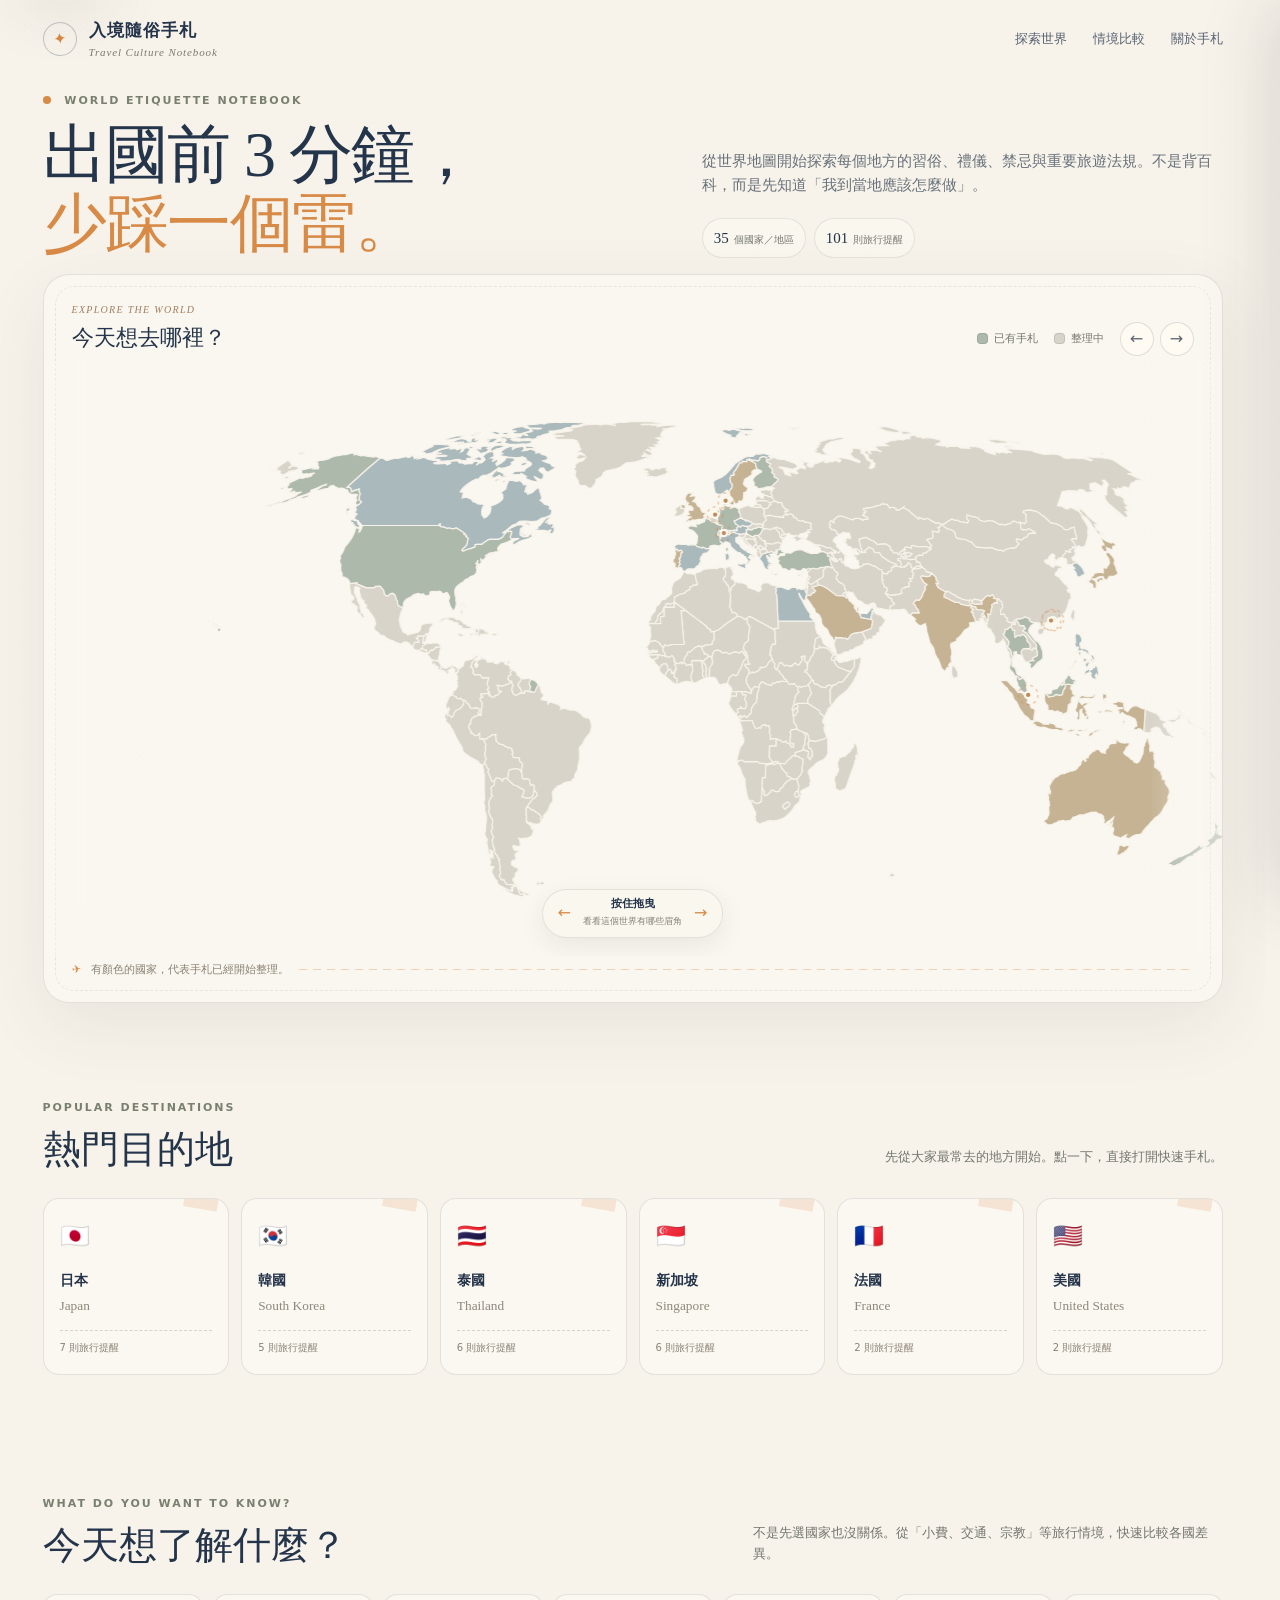
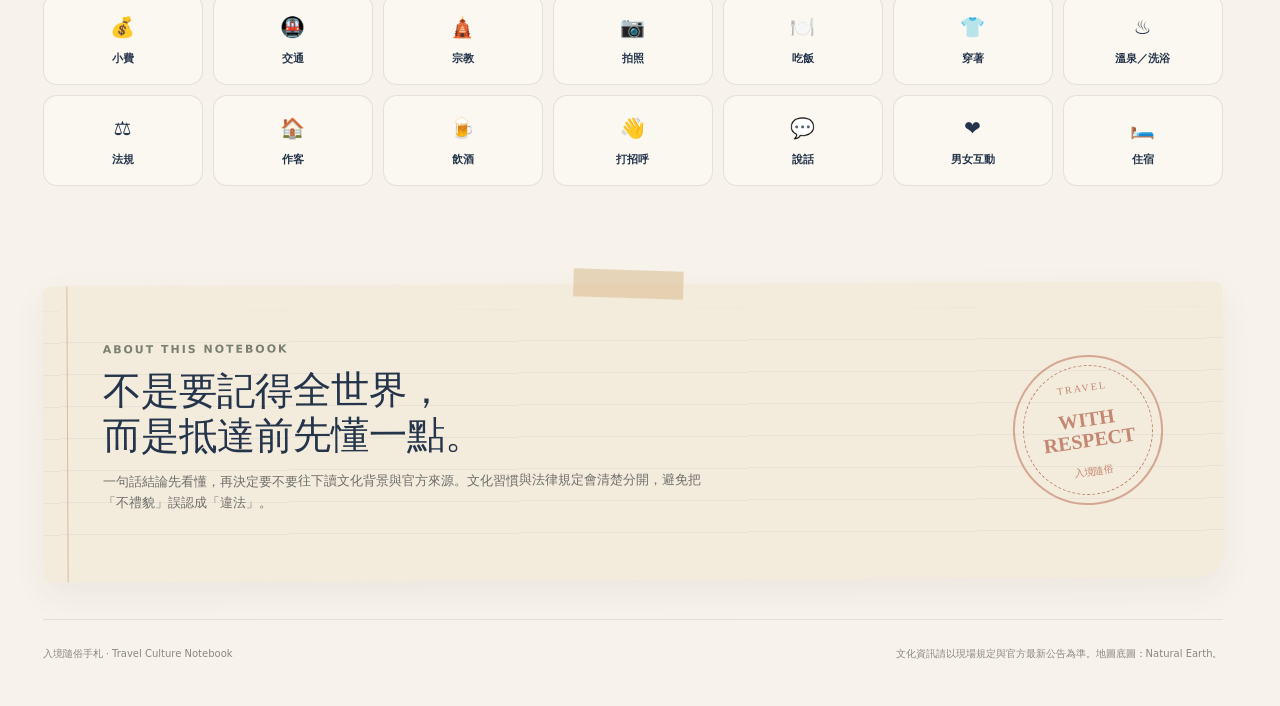
==== index.html @ 24951541 "Add files via upload" ====
<!doctype html>
<html lang="zh-Hant">
<head>
  <meta charset="UTF-8" />
  <meta name="viewport" content="width=device-width, initial-scale=1.0" />
  <meta name="theme-color" content="#f7f3ea" />
  <meta name="color-scheme" content="light" />
  <meta name="robots" content="index,follow" />
  <meta name="application-name" content="入境隨俗手札" />
  <meta name="format-detection" content="telephone=no" />
  <title>入境隨俗手札｜世界旅行文化地圖</title>
  <meta name="description" content="出國前 3 分鐘，搞懂當地習俗、禮儀、禁忌與重要旅遊法規。從世界地圖快速探索 35 個國家與地區的旅行文化提醒。" />
  <meta property="og:type" content="website" />
  <meta property="og:locale" content="zh_TW" />
  <meta property="og:site_name" content="入境隨俗手札" />
  <meta property="og:title" content="入境隨俗手札｜世界旅行文化地圖" />
  <meta property="og:description" content="出國前 3 分鐘，搞懂當地習俗、禮儀、禁忌與重要旅遊法規。" />
  <meta property="og:image" content="./share-card.png" />
  <meta property="og:image:width" content="1200" />
  <meta property="og:image:height" content="630" />
  <meta name="twitter:card" content="summary_large_image" />
  <meta name="twitter:title" content="入境隨俗手札｜世界旅行文化地圖" />
  <meta name="twitter:description" content="出國前 3 分鐘，搞懂當地習俗、禮儀、禁忌與重要旅遊法規。" />
  <meta name="twitter:image" content="./share-card.png" />
  <link rel="icon" href="./favicon.svg" type="image/svg+xml" />
  <link rel="manifest" href="./manifest.webmanifest" />
  <link rel="stylesheet" href="./styles.css" />
</head>
<body>
  <a class="skip-link" href="#main-content">跳到主要內容</a>
  <div class="paper-grain" aria-hidden="true"></div>

  <header class="site-header shell">
    <a class="brand" href="#/" aria-label="入境隨俗手札首頁">
      <span class="brand-mark">✦</span>
      <span>
        <strong>入境隨俗手札</strong>
        <small>Travel Culture Notebook</small>
      </span>
    </a>
    <nav class="nav-links" aria-label="主要導覽">
      <a href="#explore">探索世界</a>
      <a href="#themes">情境比較</a>
      <a href="#about">關於手札</a>
    </nav>
  </header>

  <div id="main-content" class="skip-target" tabindex="-1"></div>
  <main id="home-view" tabindex="-1">
    <section class="hero shell" id="explore">
      <div class="hero-copy">
        <div class="hero-title-block">
          <p class="eyebrow"><span class="stamp-dot"></span> WORLD ETIQUETTE NOTEBOOK</p>
          <h1>出國前 3 分鐘，<br><em>少踩一個雷。</em></h1>
        </div>
        <div class="hero-side">
          <p class="hero-lede">從世界地圖開始探索每個地方的習俗、禮儀、禁忌與重要旅遊法規。不是背百科，而是先知道「我到當地應該怎麼做」。</p>
          <div class="hero-stats" aria-label="目前手札資料量">
            <span><strong id="stat-countries">35</strong> 個國家／地區</span>
            <span><strong id="stat-reminders">101</strong> 則旅行提醒</span>
          </div>
        </div>
      </div>

      <div class="map-card" id="map-card">
        <div class="map-toolbar">
          <div>
            <span class="map-kicker">EXPLORE THE WORLD</span>
            <strong>今天想去哪裡？</strong>
          </div>
          <div class="map-actions">
            <div class="legend" aria-label="地圖圖例">
              <span><i class="legend-swatch available"></i>已有手札</span>
              <span><i class="legend-swatch empty"></i>整理中</span>
            </div>
            <div class="map-nudges" aria-label="地圖左右移動">
              <button type="button" id="map-left" aria-label="向左查看世界地圖">←</button>
              <button type="button" id="map-right" aria-label="向右查看世界地圖">→</button>
            </div>
          </div>
        </div>

        <div class="map-viewport" id="map-viewport" tabindex="0" aria-label="可左右拖曳的世界文化地圖" aria-describedby="map-instructions">
          <span id="map-instructions" class="sr-only">按住滑鼠或用手指左右拖曳地圖。鍵盤使用者可用左右方向鍵移動，按 Enter 開啟聚焦國家的快速手札。</span>
          <div class="map-track" id="map-track">
            <svg id="world-map" role="img" aria-label="世界地圖" viewBox="0 0 1200 610" preserveAspectRatio="xMidYMid meet">
              <defs>
                <filter id="country-shadow" x="-30%" y="-30%" width="160%" height="180%">
                  <feDropShadow dx="0" dy="6" stdDeviation="5" flood-color="#364052" flood-opacity="0.18"/>
                </filter>
              </defs>
              <g id="map-countries"></g>
              <g id="map-small-countries"></g>
            </svg>
          </div>

          <div class="map-loading" id="map-loading">
            <span class="spinner"></span>
            <p>正在攤開世界地圖⋯</p>
          </div>

          <div class="map-error" id="map-error" hidden>
            <strong>地圖暫時沒有載入</strong>
            <span>地圖資料載入失敗，請重新整理頁面。</span>
          </div>

          <div class="map-edge map-edge-left" aria-hidden="true"></div>
          <div class="map-edge map-edge-right" aria-hidden="true"></div>
          <div class="country-tooltip" id="country-tooltip" hidden></div>

          <div class="drag-hint" id="drag-hint">
            <span>←</span>
            <div>
              <strong>按住拖曳</strong>
              <small>看看這個世界有哪些眉角</small>
            </div>
            <span>→</span>
          </div>
        </div>

        <div class="map-footer-note">
          <span class="tiny-plane">✈</span>
          <span>有顏色的國家，代表手札已經開始整理。</span>
          <span class="route-line" aria-hidden="true"></span>
        </div>
      </div>
    </section>

    <section class="section shell destinations-section">
      <div class="section-heading">
        <div>
          <p class="eyebrow">POPULAR DESTINATIONS</p>
          <h2>熱門目的地</h2>
        </div>
        <p>先從大家最常去的地方開始。點一下，直接打開快速手札。</p>
      </div>
      <div class="destination-strip" id="popular-destinations"></div>
    </section>

    <section class="section shell themes-section" id="themes">
      <div class="section-heading">
        <div>
          <p class="eyebrow">WHAT DO YOU WANT TO KNOW?</p>
          <h2>今天想了解什麼？</h2>
        </div>
        <p>不是先選國家也沒關係。從「小費、交通、宗教」等旅行情境，快速比較各國差異。</p>
      </div>
      <div class="theme-grid" id="theme-grid"></div>
      <div class="comparison-panel" id="comparison-panel" hidden></div>
    </section>

    <section class="section shell notebook-note" id="about">
      <div class="notebook-tape" aria-hidden="true"></div>
      <div class="notebook-copy">
        <p class="eyebrow">ABOUT THIS NOTEBOOK</p>
        <h2>不是要記得全世界，<br>而是抵達前先懂一點。</h2>
        <p>一句話結論先看懂，再決定要不要往下讀文化背景與官方來源。文化習慣與法律規定會清楚分開，避免把「不禮貌」誤認成「違法」。</p>
      </div>
      <div class="passport-stamp" aria-hidden="true">
        <span>TRAVEL</span>
        <strong>WITH<br>RESPECT</strong>
        <small>入境隨俗</small>
      </div>
    </section>
  </main>

  <section id="country-page" class="country-page" hidden aria-live="polite"></section>

  <aside class="drawer" id="country-drawer" role="dialog" aria-modal="true" aria-labelledby="drawer-title" aria-hidden="true">
    <button class="drawer-close" id="drawer-close" type="button" aria-label="關閉快速手札">×</button>
    <div id="drawer-content"></div>
  </aside>
  <button class="drawer-scrim" id="drawer-scrim" aria-label="關閉快速手札" hidden></button>

  <footer class="site-footer shell">
    <span>入境隨俗手札 · Travel Culture Notebook</span>
    <span>文化資訊請以現場規定與官方最新公告為準。地圖底圖：Natural Earth。</span>
  </footer>

  <noscript><div class="noscript-note">這個網站需要啟用 JavaScript 才能使用互動世界地圖與國家手札。</div></noscript>

  <script src="./map-data.js"></script>
  <script src="./data.js"></script>
  <script src="./detail-data.js"></script>
  <script src="./app.js"></script>
</body>
</html>
---- styles.css ----
:root {
  --paper:#f7f3ea;
  --paper-2:#fbf8f1;
  --ink:#24344a;
  --muted:#6d746f;
  --orange:#d88a47;
  --orange-soft:#f0d3b3;
  --line:#dcd4c5;
  --map-empty:#d9d4ca;
  --map-blue:#a9b9bc;
  --map-green:#adb9aa;
  --map-sand:#c6b394;
  --green:#5f8d71;
  --yellow:#c79838;
  --red:#b35f56;
  --law:#73689b;
  --shadow:0 20px 60px rgba(45,48,50,.10);
}
*{box-sizing:border-box}
[hidden]{display:none!important}
html{scroll-behavior:smooth}
body{margin:0;background:var(--paper);color:var(--ink);font-family:"Noto Sans TC","PingFang TC","Microsoft JhengHei",system-ui,sans-serif;line-height:1.6;overflow-x:hidden}
button,a{font:inherit}.shell{width:min(1180px,calc(100% - 40px));margin-inline:auto}.paper-grain{position:fixed;inset:0;pointer-events:none;opacity:.25;z-index:999;background-image:radial-gradient(rgba(36,52,74,.05) .55px,transparent .55px);background-size:7px 7px;mix-blend-mode:multiply}
.site-header{height:78px;display:flex;align-items:center;justify-content:space-between;position:relative;z-index:20}.brand{display:flex;gap:12px;align-items:center;color:inherit;text-decoration:none}.brand-mark{width:34px;height:34px;border:1px solid rgba(36,52,74,.25);border-radius:50%;display:grid;place-items:center;color:var(--orange);transform:rotate(-8deg)}.brand strong{display:block;font-size:17px;letter-spacing:.06em}.brand small{display:block;font-family:Georgia,serif;font-style:italic;color:#7d7a70;font-size:11px;letter-spacing:.08em}.nav-links{display:flex;gap:26px}.nav-links a{color:#586274;text-decoration:none;font-size:13px}.nav-links a:hover{color:var(--orange)}
.hero{padding:24px 0 28px}.hero-copy{display:grid;grid-template-columns:1.05fr 1fr;gap:60px;align-items:end;margin-bottom:22px}.eyebrow{font-size:11px;font-weight:800;letter-spacing:.18em;color:#798070;margin:0 0 10px}.stamp-dot{display:inline-block;width:8px;height:8px;border-radius:50%;background:var(--orange);margin-right:8px}.hero h1{font-family:Georgia,"Noto Serif TC",serif;font-weight:500;font-size:clamp(38px,5vw,68px);line-height:1.08;letter-spacing:-.025em;margin:0}.hero h1 em{color:var(--orange);font-style:normal}.hero-lede{margin:0 0 5px;color:#68717b;font-size:15px;max-width:560px}.map-card{background:rgba(251,248,241,.78);border:1px solid rgba(93,91,82,.15);border-radius:26px;box-shadow:0 22px 70px rgba(62,63,62,.08);overflow:hidden;position:relative}.map-card:before{content:"";position:absolute;inset:11px;border:1px dashed rgba(88,84,76,.11);border-radius:19px;pointer-events:none}.map-toolbar{padding:24px 28px 6px;display:flex;justify-content:space-between;align-items:flex-end;position:relative;z-index:3}.map-toolbar strong{display:block;font-family:Georgia,"Noto Serif TC",serif;font-size:22px;font-weight:500}.map-kicker{font-family:Georgia,serif;font-style:italic;color:#a07e5e;font-size:10px;letter-spacing:.13em}.legend{display:flex;gap:16px;font-size:11px;color:#74776f}.legend span{display:flex;align-items:center;gap:6px}.legend-swatch{width:11px;height:11px;border-radius:4px;display:inline-block;border:1px solid rgba(36,52,74,.12)}.legend-swatch.available{background:var(--map-green)}.legend-swatch.empty{background:var(--map-empty)}
.map-viewport{height:clamp(470px,62vh,660px);overflow:hidden;position:relative;cursor:grab;touch-action:pan-y;user-select:none;outline:none}.map-viewport.is-dragging{cursor:grabbing}.map-track{position:absolute;width:148%;height:100%;left:0;top:0;will-change:transform;transform:translate3d(0,0,0)}#world-map{width:100%;height:100%;overflow:visible}.country-path{fill:var(--map-empty);stroke:#f7f3ea;stroke-width:1.2;vector-effect:non-scaling-stroke;transform-box:fill-box;transform-origin:center;transition:transform 210ms cubic-bezier(.2,.8,.2,1),filter 210ms ease,fill 210ms ease;cursor:pointer}.country-path.has-data.tone-0{fill:var(--map-blue)}.country-path.has-data.tone-1{fill:var(--map-green)}.country-path.has-data.tone-2{fill:var(--map-sand)}.country-path:hover,.country-path.is-hovered{transform:translateY(-6px) scale(1.045);filter:url(#country-shadow);fill:#cf9664}.small-country-dot{fill:#ba8a5f;stroke:#fff8ec;stroke-width:2;pointer-events:none}.small-country-hit{fill:transparent;stroke:transparent;cursor:pointer}.small-country-ring{fill:none;stroke:rgba(216,138,71,.45);stroke-width:1.4;stroke-dasharray:3 4;pointer-events:none}
.map-loading,.map-error{position:absolute;inset:0;display:grid;place-content:center;text-align:center;gap:10px;color:#8a8274;background:linear-gradient(180deg,rgba(251,248,241,.3),rgba(251,248,241,.75));z-index:2}.map-error strong{color:var(--ink)}.map-error span{font-size:12px}.spinner{width:26px;height:26px;border-radius:50%;border:2px solid rgba(216,138,71,.18);border-top-color:var(--orange);animation:spin 1s linear infinite;margin:auto}@keyframes spin{to{transform:rotate(360deg)}}.country-tooltip{position:absolute;z-index:8;min-width:210px;background:#fffaf1;border:1px solid rgba(59,63,67,.14);border-radius:15px;padding:14px 16px;box-shadow:0 14px 36px rgba(40,44,49,.15);pointer-events:none;transform:translate(12px,12px)}.tooltip-title{display:flex;align-items:center;gap:8px;margin-bottom:7px}.tooltip-title .flag{font-size:22px}.tooltip-title strong{display:block;font-size:14px}.tooltip-title small{display:block;color:#8a8174;font-family:Georgia,serif;font-size:11px}.tooltip-count{font-size:12px;color:#626a74;margin-bottom:7px}.level-row{display:flex;gap:9px;font-size:11px}.tooltip-cta{display:block;margin-top:8px;padding-top:8px;border-top:1px dashed #ddd3c3;color:var(--orange);font-size:11px;font-weight:700}.tooltip-empty{color:#948f86;font-size:12px}.drag-hint{position:absolute;left:50%;bottom:18px;transform:translateX(-50%);display:flex;align-items:center;gap:12px;background:rgba(250,247,239,.9);border:1px solid rgba(67,65,61,.12);border-radius:999px;padding:8px 15px;box-shadow:0 8px 24px rgba(55,56,58,.08);z-index:5;transition:opacity .45s ease,transform .45s ease}.drag-hint.is-hidden{opacity:0;transform:translate(-50%,8px);pointer-events:none}.drag-hint>span{color:var(--orange)}.drag-hint div{line-height:1.15;text-align:center}.drag-hint strong{font-size:11px;display:block}.drag-hint small{font-size:9px;color:#888176}.map-footer-note{padding:5px 28px 24px;display:flex;align-items:center;gap:10px;color:#8a8174;font-size:11px}.tiny-plane{color:var(--orange);transform:rotate(-8deg)}.route-line{height:1px;flex:1;background:repeating-linear-gradient(90deg,rgba(216,138,71,.35) 0 8px,transparent 8px 14px)}
.section{padding:68px 0}.section-heading{display:flex;justify-content:space-between;align-items:end;gap:40px;margin-bottom:26px}.section-heading h2,.notebook-copy h2{font-family:Georgia,"Noto Serif TC",serif;font-weight:500;font-size:clamp(28px,3vw,42px);line-height:1.18;margin:0}.section-heading>p{max-width:470px;color:#73766f;font-size:13px;margin:0 0 4px}.destination-strip{display:grid;grid-template-columns:repeat(6,1fr);gap:12px}.destination-card{background:#fbf8f1;border:1px solid rgba(60,63,66,.12);border-radius:16px;padding:18px 16px;text-align:left;cursor:pointer;color:inherit;transition:transform .18s ease,box-shadow .18s ease,border-color .18s ease;position:relative;overflow:hidden}.destination-card:hover{transform:translateY(-4px) rotate(-.4deg);box-shadow:0 12px 28px rgba(43,48,52,.09);border-color:rgba(216,138,71,.45)}.destination-card .flag{font-size:24px;display:block;margin-bottom:14px}.destination-card strong{display:block;font-size:14px}.destination-card small{color:#8e877b;font-family:Georgia,serif}.destination-card .count{margin-top:13px;padding-top:9px;border-top:1px dashed #ddd2c1;font-size:10px;color:#8a8175}.destination-card:after{content:"";width:34px;height:14px;position:absolute;right:10px;top:-4px;background:rgba(216,138,71,.18);transform:rotate(10deg)}
.themes-section{padding-top:52px}.theme-grid{display:grid;grid-template-columns:repeat(7,1fr);gap:10px}.theme-chip{border:1px solid rgba(56,61,65,.12);background:#fbf8f1;border-radius:14px;padding:16px 10px;cursor:pointer;color:var(--ink);display:grid;gap:7px;place-items:center;transition:.18s ease}.theme-chip:hover,.theme-chip.is-active{border-color:rgba(216,138,71,.5);background:#fffaf1;transform:translateY(-2px)}.theme-chip span{font-size:20px}.theme-chip strong{font-size:11px}.comparison-panel{margin-top:18px;background:#fdf9f0;border:1px solid rgba(63,64,63,.12);border-radius:18px;padding:22px}.comparison-head{display:flex;justify-content:space-between;align-items:center;margin-bottom:14px}.comparison-head h3{margin:0;font-family:Georgia,"Noto Serif TC",serif;font-weight:500}.comparison-list{display:grid;grid-template-columns:repeat(3,1fr);gap:10px}.comparison-item{padding:14px;background:#fffdf8;border-radius:12px;border-left:3px solid var(--orange)}.comparison-item strong{font-size:12px;display:block;margin-bottom:5px}.comparison-item p{font-size:11px;color:#6d706b;margin:0}
.notebook-note{margin-top:30px;margin-bottom:40px;padding:55px 60px;background:#f3ebdc;border-radius:8px 8px 26px 8px;position:relative;display:flex;justify-content:space-between;align-items:center;gap:40px;box-shadow:0 12px 34px rgba(49,48,43,.06);transform:rotate(-.25deg)}.notebook-note:before{content:"";position:absolute;left:24px;top:0;bottom:0;width:1px;background:#ddb9a2}.notebook-note:after{content:"";position:absolute;left:0;right:0;top:25px;bottom:25px;background:repeating-linear-gradient(180deg,transparent 0 31px,rgba(105,123,144,.08) 31px 32px);pointer-events:none}.notebook-copy{position:relative;z-index:2;max-width:680px}.notebook-copy p:last-child{color:#6e706b;font-size:13px;max-width:600px}.notebook-tape{position:absolute;top:-14px;left:45%;width:110px;height:28px;background:rgba(215,184,137,.5);transform:rotate(2deg);z-index:3}.passport-stamp{position:relative;z-index:2;width:150px;height:150px;border:2px solid rgba(183,101,75,.5);border-radius:50%;display:grid;place-items:center;text-align:center;color:rgba(169,81,57,.65);transform:rotate(-8deg);font-family:Georgia,serif}.passport-stamp:before{content:"";position:absolute;inset:8px;border:1px dashed currentColor;border-radius:50%}.passport-stamp span{font-size:10px;letter-spacing:.2em;margin-top:16px}.passport-stamp strong{font-size:20px;line-height:1.05}.passport-stamp small{font-size:10px;margin-bottom:16px}.site-footer{padding:26px 0 44px;border-top:1px solid rgba(63,65,64,.11);display:flex;justify-content:space-between;color:#8b887f;font-size:10px}
.drawer{position:fixed;z-index:60;right:0;top:0;width:min(440px,92vw);height:100dvh;background:#fbf7ee;border-left:1px solid rgba(61,61,57,.14);box-shadow:-24px 0 70px rgba(40,43,46,.15);transform:translateX(104%);transition:transform .38s cubic-bezier(.2,.8,.2,1);overflow:auto}.drawer.is-open{transform:none}.drawer-close{position:absolute;right:20px;top:18px;width:34px;height:34px;border-radius:50%;border:1px solid rgba(45,49,53,.14);background:transparent;color:var(--ink);font-size:24px;line-height:1;cursor:pointer;z-index:2}.drawer-scrim{position:fixed;z-index:50;inset:0;border:0;background:rgba(35,45,56,.18);backdrop-filter:blur(2px)}.drawer-inner{padding:54px 30px 34px}.drawer-stamp{font-family:Georgia,serif;font-style:italic;font-size:10px;letter-spacing:.15em;color:#ae7652;margin-bottom:18px}.drawer-country{display:flex;gap:14px;align-items:center;padding-bottom:20px;border-bottom:1px dashed #d8cebd}.drawer-country .flag{font-size:38px}.drawer-country h2{margin:0;font-family:Georgia,"Noto Serif TC",serif;font-size:28px;font-weight:500}.drawer-country small{color:#92897c;font-family:Georgia,serif}.drawer-intro{margin:22px 0 13px}.drawer-intro strong{font-family:Georgia,"Noto Serif TC",serif;font-weight:500;font-size:18px}.quick-list{display:grid;gap:8px}.quick-item{display:grid;grid-template-columns:32px 1fr;gap:10px;padding:12px;background:#fffaf2;border:1px solid rgba(58,61,63,.09);border-radius:12px}.quick-item.is-law{background:#f7f3fb;border-color:rgba(115,104,155,.18)}.quick-icon{font-size:18px}.quick-item small{display:block;color:#8d8578;font-size:9px;margin-bottom:2px}.quick-item p{font-size:11px;margin:0;color:#4f5966}.drawer-empty{padding:18px;border:1px dashed #d8cebd;border-radius:12px;color:#7c7d76;font-size:12px}.drawer-actions{display:grid;gap:9px;margin-top:18px}.primary-btn,.secondary-btn{border-radius:11px;padding:12px 15px;cursor:pointer;font-size:12px}.primary-btn{background:var(--ink);color:white;border:1px solid var(--ink)}.secondary-btn{background:transparent;color:var(--ink);border:1px solid rgba(36,52,74,.22)}
.country-page{min-height:calc(100vh - 78px);padding:36px 0 80px}.country-page-inner{width:min(940px,calc(100% - 40px));margin:auto}.back-link{border:0;background:none;color:#6d7681;padding:0;cursor:pointer;font-size:12px}.country-cover{margin-top:28px;padding:36px 38px;background:#fbf8f1;border:1px solid rgba(65,65,61,.13);border-radius:24px;display:flex;justify-content:space-between;align-items:end;gap:30px;box-shadow:var(--shadow);position:relative;overflow:hidden}.country-cover:after{content:"";position:absolute;width:180px;height:70px;background:rgba(216,138,71,.14);right:-35px;top:-20px;transform:rotate(11deg)}.country-cover .flag{font-size:54px}.country-cover h1{font-family:Georgia,"Noto Serif TC",serif;font-size:42px;font-weight:500;line-height:1;margin:12px 0 5px}.country-cover .english{font-family:Georgia,serif;color:#948b7e}.country-cover .count-badge{font-size:11px;color:#746e65}.country-main{display:grid;grid-template-columns:230px 1fr;gap:28px;margin-top:28px}.country-sidebar{position:sticky;top:24px;align-self:start}.country-sidebar h3{font-size:12px;margin-top:0}.category-nav{display:grid;gap:6px}.category-nav button{text-align:left;border:0;background:transparent;padding:7px 9px;border-radius:7px;font-size:11px;color:#626b76;cursor:pointer}.category-nav button:hover{background:#ece4d7}.country-content h2{font-family:Georgia,"Noto Serif TC",serif;font-weight:500;font-size:24px}.reminder-stack{display:grid;gap:12px}.reminder-card{background:#fbf8f1;border:1px solid rgba(55,59,62,.11);border-radius:15px;padding:17px 18px;border-left-width:4px}.reminder-card.level-green{border-left-color:var(--green)}.reminder-card.level-yellow{border-left-color:var(--yellow)}.reminder-card.level-red{border-left-color:var(--red)}.reminder-card.level-law{border-left-color:var(--law);background:#f8f5fb}.reminder-top{display:flex;justify-content:space-between;gap:15px;font-size:10px;color:#858178}.reminder-card h3{font-size:14px;line-height:1.5;margin:8px 0 7px}.reminder-advice{font-size:11px;color:#68707b;margin:0;padding-top:8px;border-top:1px dashed #ddd3c3}.country-placeholder{padding:28px;border:1px dashed #cec4b3;border-radius:14px;color:#777970;background:#fbf8f1}.country-placeholder strong{display:block;color:var(--ink);margin-bottom:5px}
@media(max-width:900px){.nav-links{display:none}.hero-copy{grid-template-columns:1fr;gap:16px}.hero h1 br{display:none}.map-toolbar{align-items:flex-start}.legend{display:none}.map-track{width:185%}.destination-strip{grid-template-columns:repeat(3,1fr)}.theme-grid{grid-template-columns:repeat(4,1fr)}.notebook-note{padding:42px 34px}.passport-stamp{width:120px;height:120px}.country-main{grid-template-columns:1fr}.country-sidebar{position:static}.category-nav{display:flex;overflow:auto}.comparison-list{grid-template-columns:1fr 1fr}}
@media(max-width:600px){.shell{width:min(100% - 24px,1180px)}.site-header{height:66px}.brand small{display:none}.hero{padding-top:10px}.hero-copy{margin-bottom:16px}.hero h1{font-size:39px}.hero-lede{font-size:13px}.map-card{border-radius:18px}.map-toolbar{padding:18px 18px 0}.map-viewport{height:450px}.map-track{width:245%;left:-10%}.map-footer-note{padding:0 18px 18px}.drag-hint{bottom:12px;padding:7px 12px}.country-tooltip{min-width:188px;max-width:220px}.section{padding:48px 0}.section-heading{display:block}.section-heading>p{margin-top:10px}.destination-strip{grid-template-columns:repeat(2,1fr)}.theme-grid{grid-template-columns:repeat(3,1fr)}.comparison-list{grid-template-columns:1fr}.notebook-note{display:block;margin-inline:12px;padding:42px 28px}.passport-stamp{margin:28px 0 0 auto}.site-footer{display:block;line-height:1.9}.country-page-inner{width:calc(100% - 24px)}.country-cover{padding:26px 22px;display:block}.country-cover .count-badge{margin-top:18px;display:block}.country-content h2{font-size:21px}}

/* V2 content layer */
.snapshot-pill{display:inline-flex;align-items:center;width:max-content;margin-top:8px;padding:4px 9px;border:1px solid rgba(132,127,118,.18);border-radius:999px;background:#eee9df;color:#8a847a;font-size:9px;font-weight:700;letter-spacing:.03em}.snapshot-pill.is-ready{background:#edf3ea;border-color:rgba(95,141,113,.24);color:#587863}.drawer-intro{display:flex;align-items:center;justify-content:space-between;gap:12px}.drawer-intro .snapshot-pill{margin-top:0;flex:0 0 auto}.country-cover-meta{display:grid;justify-items:end;gap:4px;position:relative;z-index:2}.content-order-note{margin:-6px 0 18px;color:#7b7c77;font-size:11px}.sidebar-note{margin:15px 8px 0;padding-top:12px;border-top:1px dashed #d9d0c2;color:#89847b;font-size:10px;line-height:1.7}.reminder-card.is-law-card{box-shadow:inset 0 0 0 1px rgba(115,104,155,.06)}.reminder-detail{margin-top:12px;border-top:1px dashed #d8cfbf;padding-top:10px}.reminder-detail summary{cursor:pointer;color:#6f6a81;font-size:10px;font-weight:700;list-style:none}.reminder-detail summary::-webkit-details-marker{display:none}.reminder-detail summary:before{content:"＋";display:inline-block;width:18px;color:var(--orange)}.reminder-detail[open] summary:before{content:"−"}.reminder-detail p{margin:10px 0 0;color:#626a72;font-size:11px;line-height:1.8}.source-row{display:flex;justify-content:space-between;gap:16px;align-items:flex-end;margin-top:12px;padding-top:10px;border-top:1px solid rgba(74,72,68,.08);font-size:9px}.source-row a{color:#6d628d;text-decoration:none;max-width:76%}.source-row a:hover{text-decoration:underline}.source-row span{color:#9a9388;white-space:nowrap}.comparison-button{width:100%;text-align:left;cursor:pointer;color:inherit;font:inherit}.comparison-button:hover{transform:translateY(-2px);box-shadow:0 9px 22px rgba(45,48,50,.07)}

@media(max-width:600px){.drawer-intro{display:block}.drawer-intro .snapshot-pill{margin-top:8px}.country-cover-meta{justify-items:start;margin-top:18px}.source-row{display:grid;gap:5px}.source-row a{max-width:none}}

/* V4 product polish */
.hero{padding-top:14px}.hero-copy{margin-bottom:16px;grid-template-columns:1.08fr .92fr;gap:48px}.hero-side{display:grid;gap:16px;align-self:end}.hero-stats{display:flex;flex-wrap:wrap;gap:8px}.hero-stats span{display:inline-flex;align-items:baseline;gap:5px;padding:7px 11px;border:1px solid rgba(80,79,73,.12);border-radius:999px;background:rgba(251,248,241,.72);color:#777a72;font-size:10px}.hero-stats strong{font-family:Georgia,serif;color:var(--ink);font-size:15px;font-weight:500}.map-card{min-height:0}.map-toolbar{padding-top:20px}.map-actions{display:flex;align-items:center;gap:16px}.map-nudges{display:flex;gap:6px}.map-nudges button{width:34px;height:34px;border-radius:50%;border:1px solid rgba(45,51,58,.14);background:#fffaf2;color:#5d6670;cursor:pointer;display:grid;place-items:center;transition:transform .18s ease,background .18s ease,border-color .18s ease}.map-nudges button:hover{transform:translateY(-1px);background:#fff7ea;border-color:rgba(216,138,71,.36);color:var(--orange)}.map-nudges button:active{transform:translateY(0)}.map-viewport{height:clamp(520px,66vh,710px)}.map-edge{position:absolute;top:0;bottom:0;width:74px;z-index:4;pointer-events:none;opacity:.62}.map-edge-left{left:0;background:linear-gradient(90deg,rgba(251,248,241,.86),rgba(251,248,241,0))}.map-edge-right{right:0;background:linear-gradient(270deg,rgba(251,248,241,.86),rgba(251,248,241,0))}.map-footer-note{position:relative;z-index:5}.country-path:focus-visible,.small-country-hit:focus-visible{outline:none;filter:url(#country-shadow)}
.drawer-summary-line{display:flex;justify-content:space-between;align-items:center;gap:12px;padding:10px 0 2px;color:#817b72;font-size:9px}.drawer-summary-line span:last-child{text-align:right}.drawer-open{overflow:hidden}
.comparison-panel{padding:26px}.comparison-head{align-items:flex-end}.comparison-head h3{margin:0;font-family:Georgia,"Noto Serif TC",serif;font-size:22px;font-weight:500}.comparison-head .eyebrow{margin-bottom:6px}.comparison-list{grid-template-columns:repeat(3,minmax(0,1fr));gap:12px}.comparison-item{position:relative;border:1px solid rgba(62,65,68,.10);border-left:3px solid var(--orange);padding:16px 15px;background:#fffdf8;border-radius:13px;transition:transform .18s ease,box-shadow .18s ease}.comparison-country{display:flex;justify-content:space-between;align-items:center;gap:10px}.comparison-country strong{font-size:12px}.comparison-country small{font-size:8px;color:#999186}.comparison-level{display:inline-block;margin-top:8px;font-size:9px;color:#7c776f}.comparison-item p{margin:7px 0 10px;font-size:11px;color:#59636e;line-height:1.65}.comparison-more{font-size:9px;color:var(--orange);font-weight:700}
.country-page{padding-top:26px}.country-cover{padding:32px 36px}.updated-badge{font-size:9px;color:#938c81}.country-content{min-width:0}.country-essentials{scroll-margin-top:20px}.essential-grid{display:grid;grid-template-columns:repeat(2,minmax(0,1fr));gap:11px;margin:18px 0 38px}.essential-card{position:relative;display:grid;align-content:start;gap:7px;min-height:178px;text-align:left;border:1px solid rgba(55,59,62,.10);border-top:3px solid var(--line);border-radius:15px;background:#fffaf2;padding:17px 16px 15px;color:var(--ink);cursor:pointer;transition:transform .18s ease,box-shadow .18s ease,border-color .18s ease}.essential-card:hover{transform:translateY(-3px);box-shadow:0 14px 30px rgba(48,50,51,.08)}.essential-card.level-green{border-top-color:var(--green)}.essential-card.level-yellow{border-top-color:var(--yellow)}.essential-card.level-red{border-top-color:var(--red)}.essential-card.level-law{border-top-color:var(--law);background:#faf7fc}.essential-number{position:absolute;right:14px;top:10px;font-family:Georgia,serif;font-size:28px;color:rgba(36,52,74,.08)}.essential-meta{font-size:9px;color:#888176;padding-right:35px}.essential-card strong{font-size:13px;line-height:1.55;padding-right:14px}.essential-card small{font-size:10px;line-height:1.65;color:#6e7680}.essential-card em{font-style:normal;color:var(--orange);font-size:9px;font-weight:700;margin-top:auto}.full-handbook{padding-top:10px}.handbook-heading{display:flex;justify-content:space-between;align-items:end;gap:20px;padding:28px 0 16px;border-top:1px solid rgba(65,65,61,.10)}.handbook-heading h2{margin:0}.handbook-heading span{font-size:9px;color:#999186}.category-section{scroll-margin-top:20px;padding:18px 0 28px;border-top:1px dashed #d9cfbf}.category-section:first-of-type{border-top:0}.category-section-head{display:flex;justify-content:space-between;align-items:center;margin-bottom:10px}.category-section-head>div{display:flex;align-items:center;gap:8px}.category-section-head h3{margin:0;font-family:Georgia,"Noto Serif TC",serif;font-size:18px;font-weight:500}.category-section-head small{font-size:9px;color:#9a9388}.reminder-card{scroll-margin-top:26px}.category-nav button:first-child{color:var(--orange);font-weight:700}

button:focus-visible,a:focus-visible,.map-viewport:focus-visible{outline:2px solid rgba(216,138,71,.72);outline-offset:3px}

@media(max-width:900px){.hero-copy{grid-template-columns:1fr;gap:12px}.hero-side{gap:12px}.map-actions{margin-left:auto}.map-viewport{height:540px}.comparison-list{grid-template-columns:repeat(2,minmax(0,1fr))}.essential-grid{grid-template-columns:repeat(2,minmax(0,1fr))}}

@media(max-width:600px){.hero-copy{gap:10px}.hero-stats{gap:6px}.hero-stats span{padding:5px 9px}.map-toolbar{align-items:center}.map-actions{gap:6px}.map-nudges button{width:32px;height:32px}.map-viewport{height:500px}.map-edge{width:36px;opacity:.45}.map-track{width:250%;left:-12%}.drawer{top:auto;bottom:0;right:0;width:100%;height:min(82dvh,720px);border-left:0;border-top:1px solid rgba(61,61,57,.14);border-radius:24px 24px 0 0;transform:translateY(105%);box-shadow:0 -24px 70px rgba(40,43,46,.18)}.drawer.is-open{transform:translateY(0)}.drawer:before{content:"";position:absolute;top:10px;left:50%;width:42px;height:4px;border-radius:999px;background:#d7cfc2;transform:translateX(-50%)}.drawer-close{top:20px}.drawer-inner{padding:52px 20px 26px}.drawer-summary-line{display:grid;gap:3px}.drawer-summary-line span:last-child{text-align:left}.comparison-panel{padding:18px}.comparison-head{display:block}.comparison-head>span{display:block;margin-top:7px}.comparison-list{grid-template-columns:1fr}.essential-grid{grid-template-columns:1fr}.essential-card{min-height:150px}.handbook-heading{display:block}.handbook-heading>span{display:block;margin-top:5px}.country-cover{padding:25px 21px}.country-main{gap:18px}.category-nav{padding-bottom:4px}.category-nav button{white-space:nowrap;flex:0 0 auto}.category-section{padding-top:14px}.reminder-top{display:grid;gap:3px}.map-footer-note .route-line{display:none}}

@media(prefers-reduced-motion:reduce){html{scroll-behavior:auto}.country-path,.destination-card,.theme-chip,.drawer,.drag-hint,.comparison-item,.essential-card,.map-nudges button{transition:none!important}.spinner{animation:none}}


/* Final release: accessibility, deployment polish */
html{scrollbar-gutter:stable}
.skip-link{position:fixed;left:14px;top:12px;z-index:1000;transform:translateY(-160%);padding:9px 13px;border-radius:10px;background:var(--ink);color:#fff;text-decoration:none;font-size:12px;box-shadow:var(--shadow);transition:transform .16s ease}.skip-link:focus{transform:translateY(0)}
.sr-only{position:absolute!important;width:1px!important;height:1px!important;padding:0!important;margin:-1px!important;overflow:hidden!important;clip:rect(0,0,0,0)!important;white-space:nowrap!important;border:0!important}
body.drawer-open{padding-right:var(--scrollbar-compensation,0)}
.country-path[role=button]:focus-visible,.small-country-hit[role=button]:focus-visible{filter:url(#country-shadow)}
.noscript-note{position:fixed;left:50%;bottom:18px;z-index:1200;transform:translateX(-50%);width:min(680px,calc(100% - 32px));padding:12px 16px;border:1px solid rgba(179,95,86,.25);border-radius:12px;background:#fff8ef;color:#704f49;text-align:center;font-size:12px;box-shadow:var(--shadow)}
@media(max-width:600px){body.drawer-open{padding-right:0}.site-header{height:68px}.brand strong{font-size:15px}.brand small{font-size:10px}.hero{padding-top:8px}.hero h1{font-size:clamp(34px,11vw,48px)}.hero-lede{font-size:13px}.map-toolbar strong{font-size:19px}.map-viewport{height:min(500px,64dvh)}}

.skip-target{scroll-margin-top:10px;outline:none}

.hero-title-block{align-self:end}
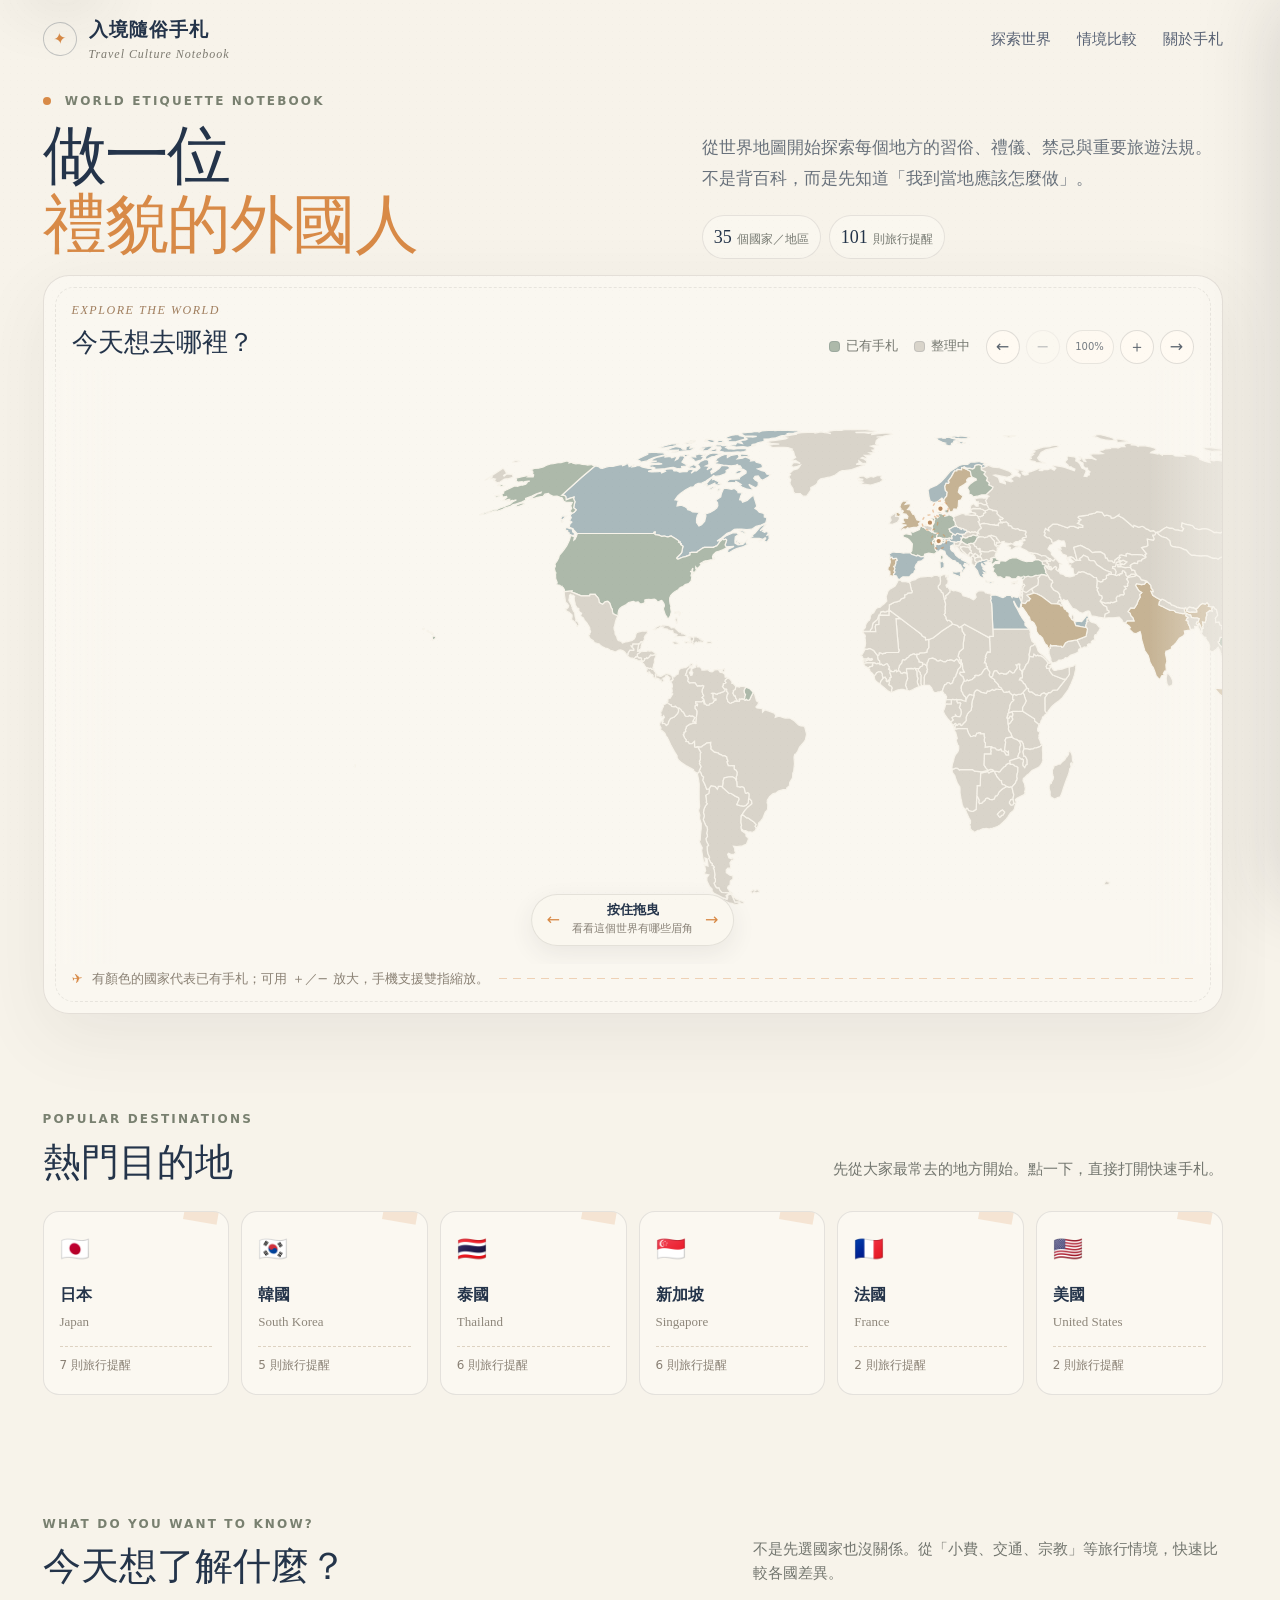
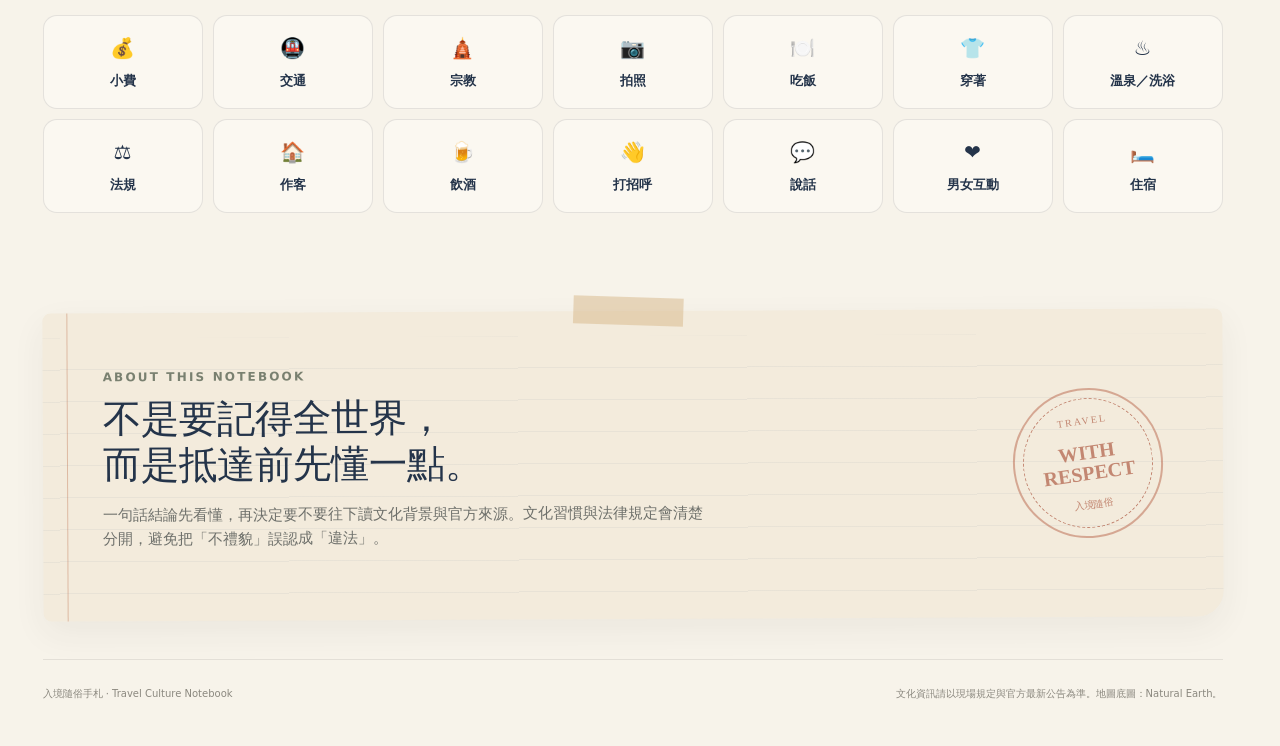
==== commit b13f4caf: "Add files via upload" ====
--- a/index.html
+++ b/index.html
@@ -51,7 +51,7 @@
       <div class="hero-copy">
         <div class="hero-title-block">
           <p class="eyebrow"><span class="stamp-dot"></span> WORLD ETIQUETTE NOTEBOOK</p>
-          <h1>出國前 3 分鐘，<br><em>少踩一個雷。</em></h1>
+          <h1>做一位<br><em>禮貌的外國人</em></h1>
         </div>
         <div class="hero-side">
           <p class="hero-lede">從世界地圖開始探索每個地方的習俗、禮儀、禁忌與重要旅遊法規。不是背百科，而是先知道「我到當地應該怎麼做」。</p>
@@ -73,15 +73,18 @@
               <span><i class="legend-swatch available"></i>已有手札</span>
               <span><i class="legend-swatch empty"></i>整理中</span>
             </div>
-            <div class="map-nudges" aria-label="地圖左右移動">
+            <div class="map-nudges" aria-label="地圖移動與縮放">
               <button type="button" id="map-left" aria-label="向左查看世界地圖">←</button>
+              <button type="button" id="map-zoom-out" aria-label="縮小世界地圖">−</button>
+              <span class="map-zoom-label" id="map-zoom-label" aria-live="polite">100%</span>
+              <button type="button" id="map-zoom-in" aria-label="放大世界地圖">＋</button>
               <button type="button" id="map-right" aria-label="向右查看世界地圖">→</button>
             </div>
           </div>
         </div>
 
         <div class="map-viewport" id="map-viewport" tabindex="0" aria-label="可左右拖曳的世界文化地圖" aria-describedby="map-instructions">
-          <span id="map-instructions" class="sr-only">按住滑鼠或用手指左右拖曳地圖。鍵盤使用者可用左右方向鍵移動，按 Enter 開啟聚焦國家的快速手札。</span>
+          <span id="map-instructions" class="sr-only">按住滑鼠或用手指左右拖曳地圖。使用＋／−縮放；手機可用雙指張開放大、捏合縮小。鍵盤使用者可用左右方向鍵移動，按 Enter 開啟聚焦國家的快速手札。</span>
           <div class="map-track" id="map-track">
             <svg id="world-map" role="img" aria-label="世界地圖" viewBox="0 0 1200 610" preserveAspectRatio="xMidYMid meet">
               <defs>
@@ -120,7 +123,7 @@
 
         <div class="map-footer-note">
           <span class="tiny-plane">✈</span>
-          <span>有顏色的國家，代表手札已經開始整理。</span>
+          <span>有顏色的國家代表已有手札；可用 ＋／− 放大，手機支援雙指縮放。</span>
           <span class="route-line" aria-hidden="true"></span>
         </div>
       </div>
--- a/styles.css
+++ b/styles.css
@@ -65,3 +65,30 @@
 .skip-target{scroll-margin-top:10px;outline:none}
 
 .hero-title-block{align-self:end}
+
+/* Release revision: interactive tooltip, map zoom, desktop readability */
+.map-track{transform-origin:left center}
+.country-tooltip{pointer-events:auto}
+.tooltip-cta{width:100%;border:0;border-top:1px dashed #ddd3c3;background:transparent;text-align:left;cursor:pointer;font-family:inherit}
+.tooltip-cta:hover{color:#b96f30}
+.map-zoom-label{min-width:48px;height:34px;display:grid;place-items:center;padding:0 6px;border:1px solid rgba(45,51,58,.10);border-radius:999px;background:rgba(255,250,242,.72);color:#747b82;font-size:10px;font-variant-numeric:tabular-nums}
+.map-nudges button:disabled{opacity:.35;cursor:not-allowed;transform:none!important}
+
+@media(min-width:901px){
+  .brand strong{font-size:19px}.brand small{font-size:12px}.nav-links a{font-size:15px}
+  .eyebrow{font-size:12px}.hero-lede{font-size:17px;line-height:1.8}.hero-stats span{font-size:12px}.hero-stats strong{font-size:18px}
+  .map-kicker{font-size:12px}.map-toolbar strong{font-size:26px}.legend{font-size:13px}.map-footer-note{font-size:13px}
+  .drag-hint strong{font-size:13px}.drag-hint small{font-size:11px}
+  .country-tooltip{min-width:244px;padding:16px 18px}.tooltip-title .flag{font-size:25px}.tooltip-title strong{font-size:16px}.tooltip-title small{font-size:13px}.tooltip-count{font-size:14px}.level-row{font-size:13px}.tooltip-cta{font-size:13px}.tooltip-empty{font-size:14px}
+  .section-heading>p{font-size:15px}.destination-card strong{font-size:16px}.destination-card small{font-size:13px}.destination-card .count{font-size:12px}
+  .theme-chip strong{font-size:13px}.comparison-country strong{font-size:14px}.comparison-country small{font-size:10px}.comparison-level{font-size:11px}.comparison-item p{font-size:13px}.comparison-more{font-size:11px}
+  .notebook-copy p:last-child{font-size:15px}
+  .drawer-stamp{font-size:12px}.drawer-country h2{font-size:32px}.drawer-country small{font-size:14px}.drawer-summary-line{font-size:11px}.drawer-intro strong{font-size:21px}.snapshot-pill{font-size:11px}.quick-item small{font-size:11px}.quick-item p{font-size:14px;line-height:1.65}.primary-btn,.secondary-btn{font-size:14px}
+  .back-link{font-size:14px}.country-cover .count-badge{font-size:13px}.updated-badge{font-size:11px}.country-sidebar h3{font-size:14px}.category-nav button{font-size:13px}.sidebar-note{font-size:12px}.country-content h2{font-size:28px}.content-order-note{font-size:13px}
+  .essential-meta{font-size:11px}.essential-card strong{font-size:15px}.essential-card small{font-size:13px}.essential-card em{font-size:11px}.handbook-heading span{font-size:11px}.category-section-head h3{font-size:21px}.category-section-head small{font-size:11px}
+  .reminder-top{font-size:12px}.reminder-card h3{font-size:16px}.reminder-advice{font-size:14px;line-height:1.7}.reminder-detail summary{font-size:12px}.reminder-detail p{font-size:13px}.source-row{font-size:11px}
+}
+
+@media(max-width:600px){
+  .map-zoom-label{height:32px;min-width:42px;font-size:9px}
+}
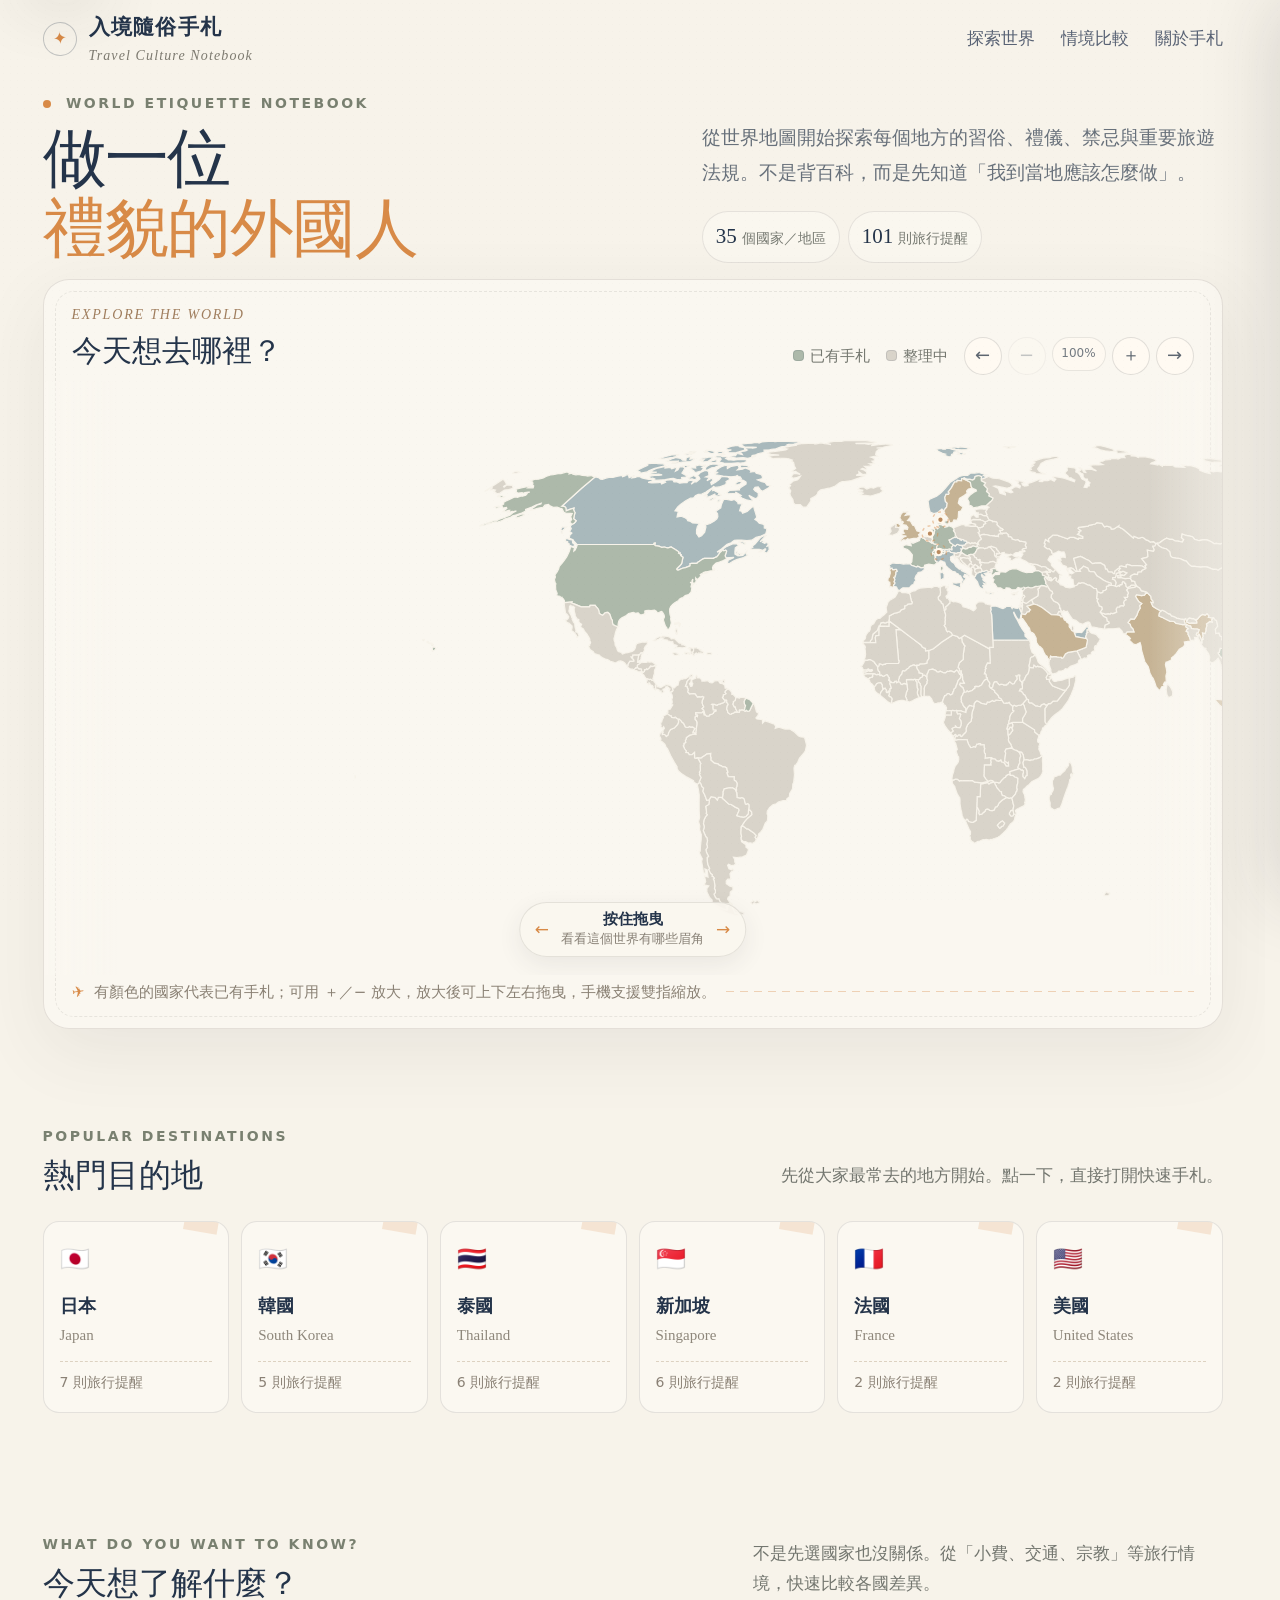
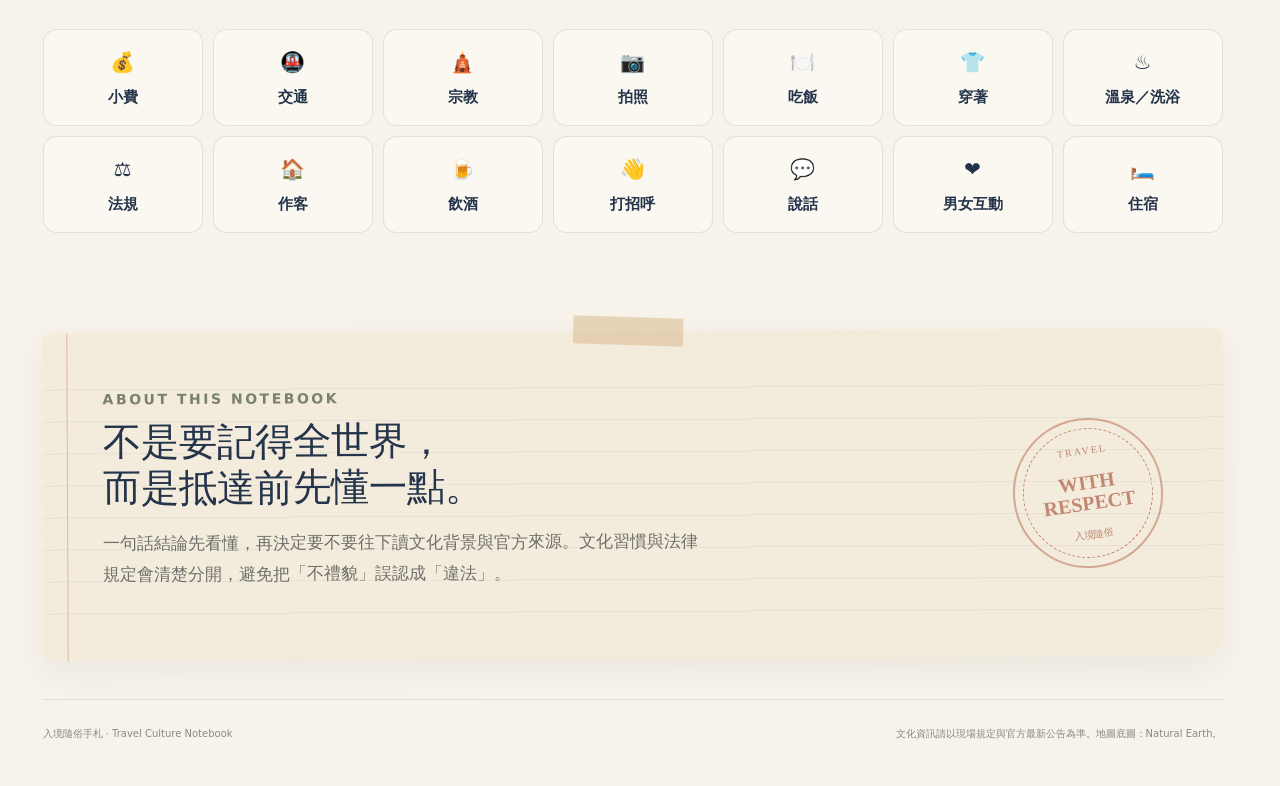
==== commit 41da4e73: "Add files via upload" ====
--- a/index.html
+++ b/index.html
@@ -83,8 +83,8 @@
           </div>
         </div>
 
-        <div class="map-viewport" id="map-viewport" tabindex="0" aria-label="可左右拖曳的世界文化地圖" aria-describedby="map-instructions">
-          <span id="map-instructions" class="sr-only">按住滑鼠或用手指左右拖曳地圖。使用＋／−縮放；手機可用雙指張開放大、捏合縮小。鍵盤使用者可用左右方向鍵移動，按 Enter 開啟聚焦國家的快速手札。</span>
+        <div class="map-viewport" id="map-viewport" tabindex="0" aria-label="可拖曳與縮放的世界文化地圖" aria-describedby="map-instructions">
+          <span id="map-instructions" class="sr-only">按住滑鼠或用手指拖曳地圖。放大後可上下左右移動；使用＋／−縮放，手機可用雙指張開放大、捏合縮小。鍵盤使用者可用方向鍵移動，按 Enter 開啟聚焦國家的快速手札。</span>
           <div class="map-track" id="map-track">
             <svg id="world-map" role="img" aria-label="世界地圖" viewBox="0 0 1200 610" preserveAspectRatio="xMidYMid meet">
               <defs>
@@ -123,7 +123,7 @@
 
         <div class="map-footer-note">
           <span class="tiny-plane">✈</span>
-          <span>有顏色的國家代表已有手札；可用 ＋／− 放大，手機支援雙指縮放。</span>
+          <span>有顏色的國家代表已有手札；可用 ＋／− 放大，放大後可上下左右拖曳，手機支援雙指縮放。</span>
           <span class="route-line" aria-hidden="true"></span>
         </div>
       </div>
--- a/styles.css
+++ b/styles.css
@@ -67,7 +67,7 @@
 .hero-title-block{align-self:end}
 
 /* Release revision: interactive tooltip, map zoom, desktop readability */
-.map-track{transform-origin:left center}
+.map-track{transform-origin:left top}
 .country-tooltip{pointer-events:auto}
 .tooltip-cta{width:100%;border:0;border-top:1px dashed #ddd3c3;background:transparent;text-align:left;cursor:pointer;font-family:inherit}
 .tooltip-cta:hover{color:#b96f30}
@@ -92,3 +92,38 @@
 @media(max-width:600px){
   .map-zoom-label{height:32px;min-width:42px;font-size:9px}
 }
+
+
+/* Final V3: 2D map panning + stronger desktop readability */
+.map-viewport.is-zoomed{touch-action:none}
+.country-tooltip{z-index:12}
+.tooltip-cta{min-height:42px;padding:11px 0 2px}
+
+@media(min-width:901px){
+  body{font-size:17px}
+  .brand strong{font-size:21px}.brand small{font-size:14px}.nav-links a{font-size:17px}
+  .eyebrow{font-size:14px}.hero-lede{font-size:19px;line-height:1.85}.hero-stats span{font-size:14px;padding:8px 13px}.hero-stats strong{font-size:21px}
+  .map-kicker{font-size:14px}.map-toolbar strong{font-size:30px}.legend{font-size:15px}.map-zoom-label{font-size:12px;min-width:54px}.map-nudges button{width:38px;height:38px;font-size:18px}.map-footer-note{font-size:15px;line-height:1.6}
+  .drag-hint strong{font-size:15px}.drag-hint small{font-size:13px}
+  .country-tooltip{min-width:270px;padding:18px 20px}.tooltip-title .flag{font-size:28px}.tooltip-title strong{font-size:19px}.tooltip-title small{font-size:15px}.tooltip-count{font-size:16px}.level-row{font-size:15px}.tooltip-cta{font-size:15px}.tooltip-empty{font-size:16px}
+  .section-heading h2{font-size:32px}.section-heading>p{font-size:17px;line-height:1.75}.destination-card strong{font-size:18px}.destination-card small{font-size:15px}.destination-card .count{font-size:14px}
+  .theme-chip strong{font-size:15px}.comparison-head h3{font-size:26px}.comparison-head>span{font-size:14px}.comparison-country strong{font-size:16px}.comparison-country small{font-size:13px}.comparison-level{font-size:13px}.comparison-item p{font-size:15px;line-height:1.75}.comparison-more{font-size:13px}
+  .notebook-copy p:last-child{font-size:17px;line-height:1.8}
+  .drawer-stamp{font-size:13px}.drawer-country h2{font-size:36px}.drawer-country small{font-size:16px}.drawer-summary-line{font-size:13px}.drawer-intro strong{font-size:23px}.snapshot-pill{font-size:12px}.quick-item small{font-size:13px}.quick-item p{font-size:16px;line-height:1.72}.primary-btn,.secondary-btn{font-size:16px}
+  .back-link{font-size:16px}.country-cover .count-badge{font-size:15px}.updated-badge{font-size:13px}.country-sidebar h3{font-size:16px}.category-nav button{font-size:15px}.sidebar-note{font-size:14px;line-height:1.7}.country-content h2{font-size:31px}.content-order-note{font-size:15px}
+  .essential-meta{font-size:13px}.essential-card strong{font-size:17px}.essential-card small{font-size:15px}.essential-card em{font-size:13px}.handbook-heading span{font-size:13px}.category-section-head h3{font-size:24px}.category-section-head small{font-size:13px}
+  .reminder-top{font-size:14px}.reminder-card h3{font-size:18px}.reminder-advice{font-size:16px;line-height:1.78}.reminder-detail summary{font-size:14px}.reminder-detail p{font-size:15px;line-height:1.75}.source-row{font-size:13px}
+}
+
+/* Make the desktop hover CTA clearly actionable. */
+.tooltip-cta{
+  margin-top:12px;
+  padding:10px 12px;
+  border:1px solid rgba(216,138,71,.28);
+  border-radius:10px;
+  background:#fff3e4;
+  color:#b96f30;
+  text-align:center;
+  font-weight:800;
+}
+.tooltip-cta:hover{background:#ffe9cf;border-color:rgba(216,138,71,.5);color:#9f5d25}
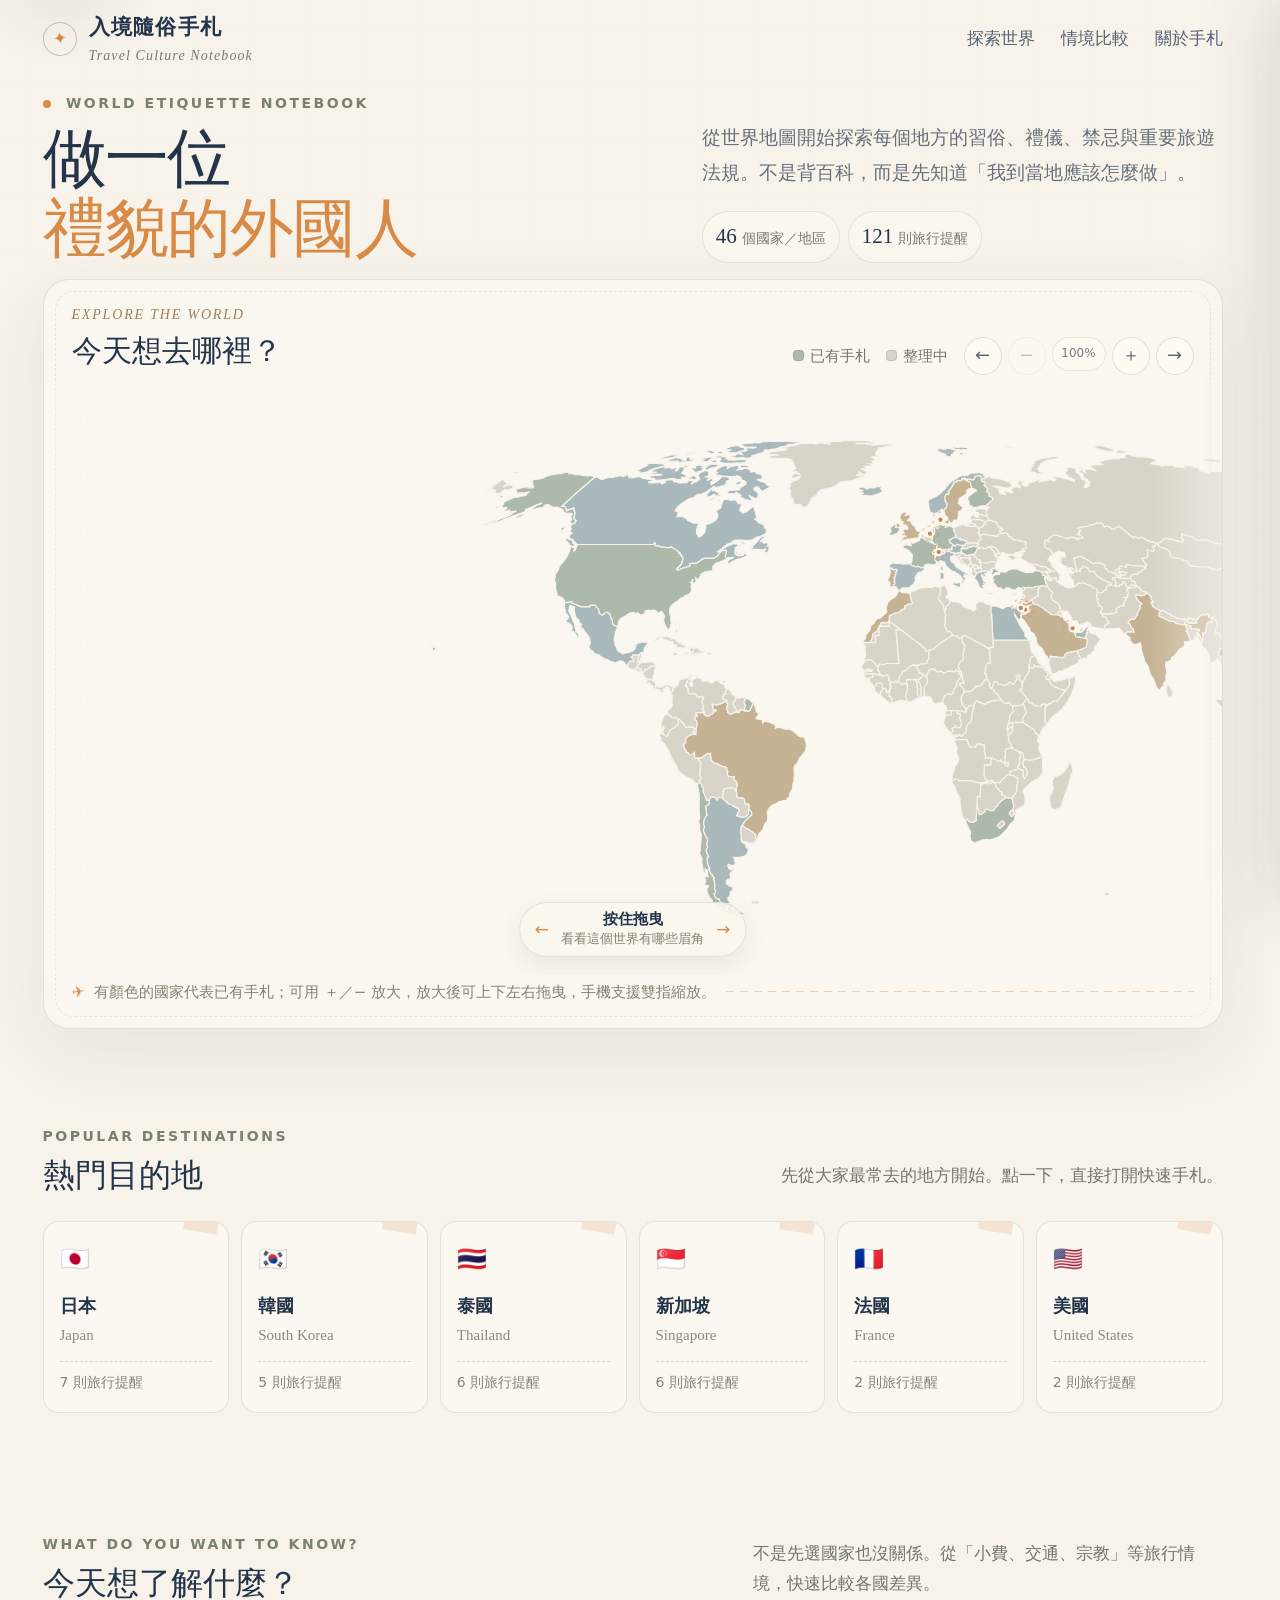
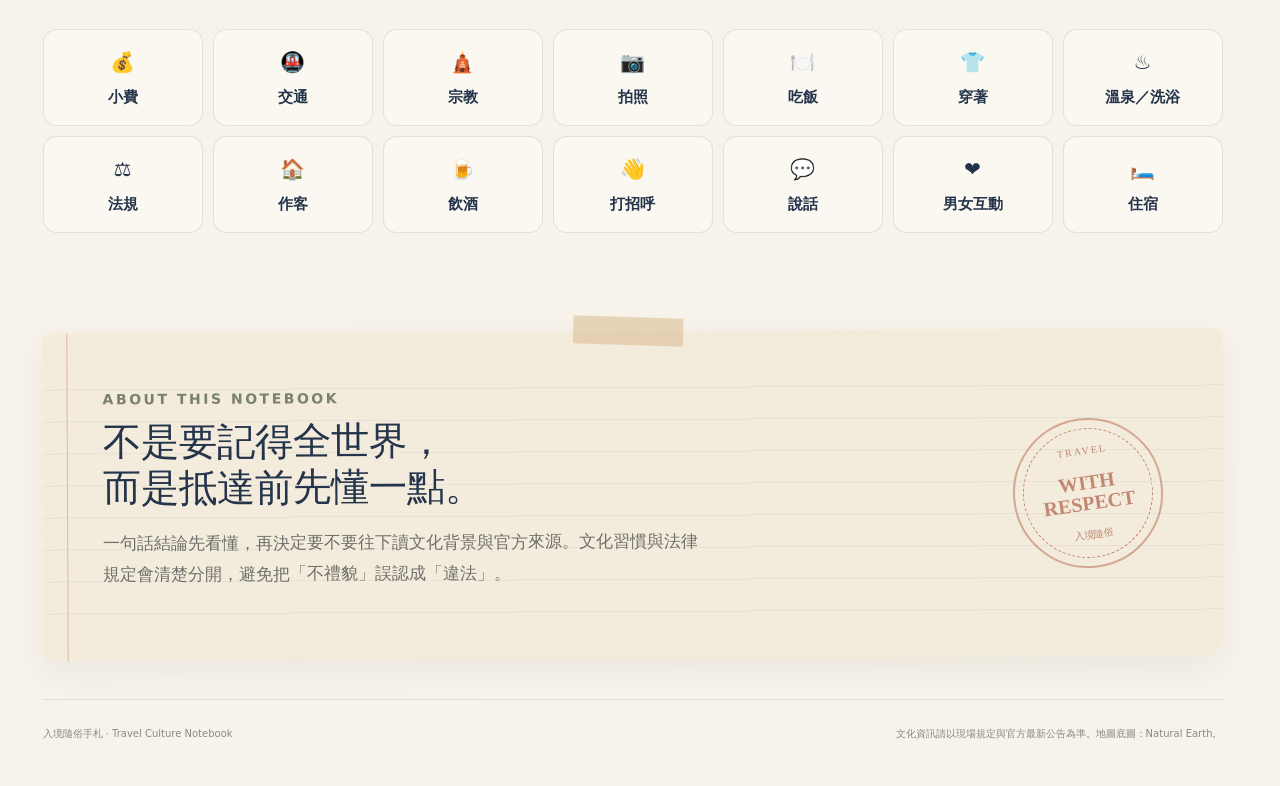
==== commit aa7e50c6: "Add files via upload" ====
--- a/index.html
+++ b/index.html
@@ -9,7 +9,7 @@
   <meta name="application-name" content="入境隨俗手札" />
   <meta name="format-detection" content="telephone=no" />
   <title>入境隨俗手札｜世界旅行文化地圖</title>
-  <meta name="description" content="出國前 3 分鐘，搞懂當地習俗、禮儀、禁忌與重要旅遊法規。從世界地圖快速探索 35 個國家與地區的旅行文化提醒。" />
+  <meta name="description" content="從世界地圖快速探索各地習俗、禮儀、禁忌與重要旅遊法規，做一位禮貌的外國人。" />
   <meta property="og:type" content="website" />
   <meta property="og:locale" content="zh_TW" />
   <meta property="og:site_name" content="入境隨俗手札" />
@@ -56,8 +56,8 @@
         <div class="hero-side">
           <p class="hero-lede">從世界地圖開始探索每個地方的習俗、禮儀、禁忌與重要旅遊法規。不是背百科，而是先知道「我到當地應該怎麼做」。</p>
           <div class="hero-stats" aria-label="目前手札資料量">
-            <span><strong id="stat-countries">35</strong> 個國家／地區</span>
-            <span><strong id="stat-reminders">101</strong> 則旅行提醒</span>
+            <span><strong id="stat-countries">—</strong> 個國家／地區</span>
+            <span><strong id="stat-reminders">—</strong> 則旅行提醒</span>
           </div>
         </div>
       </div>
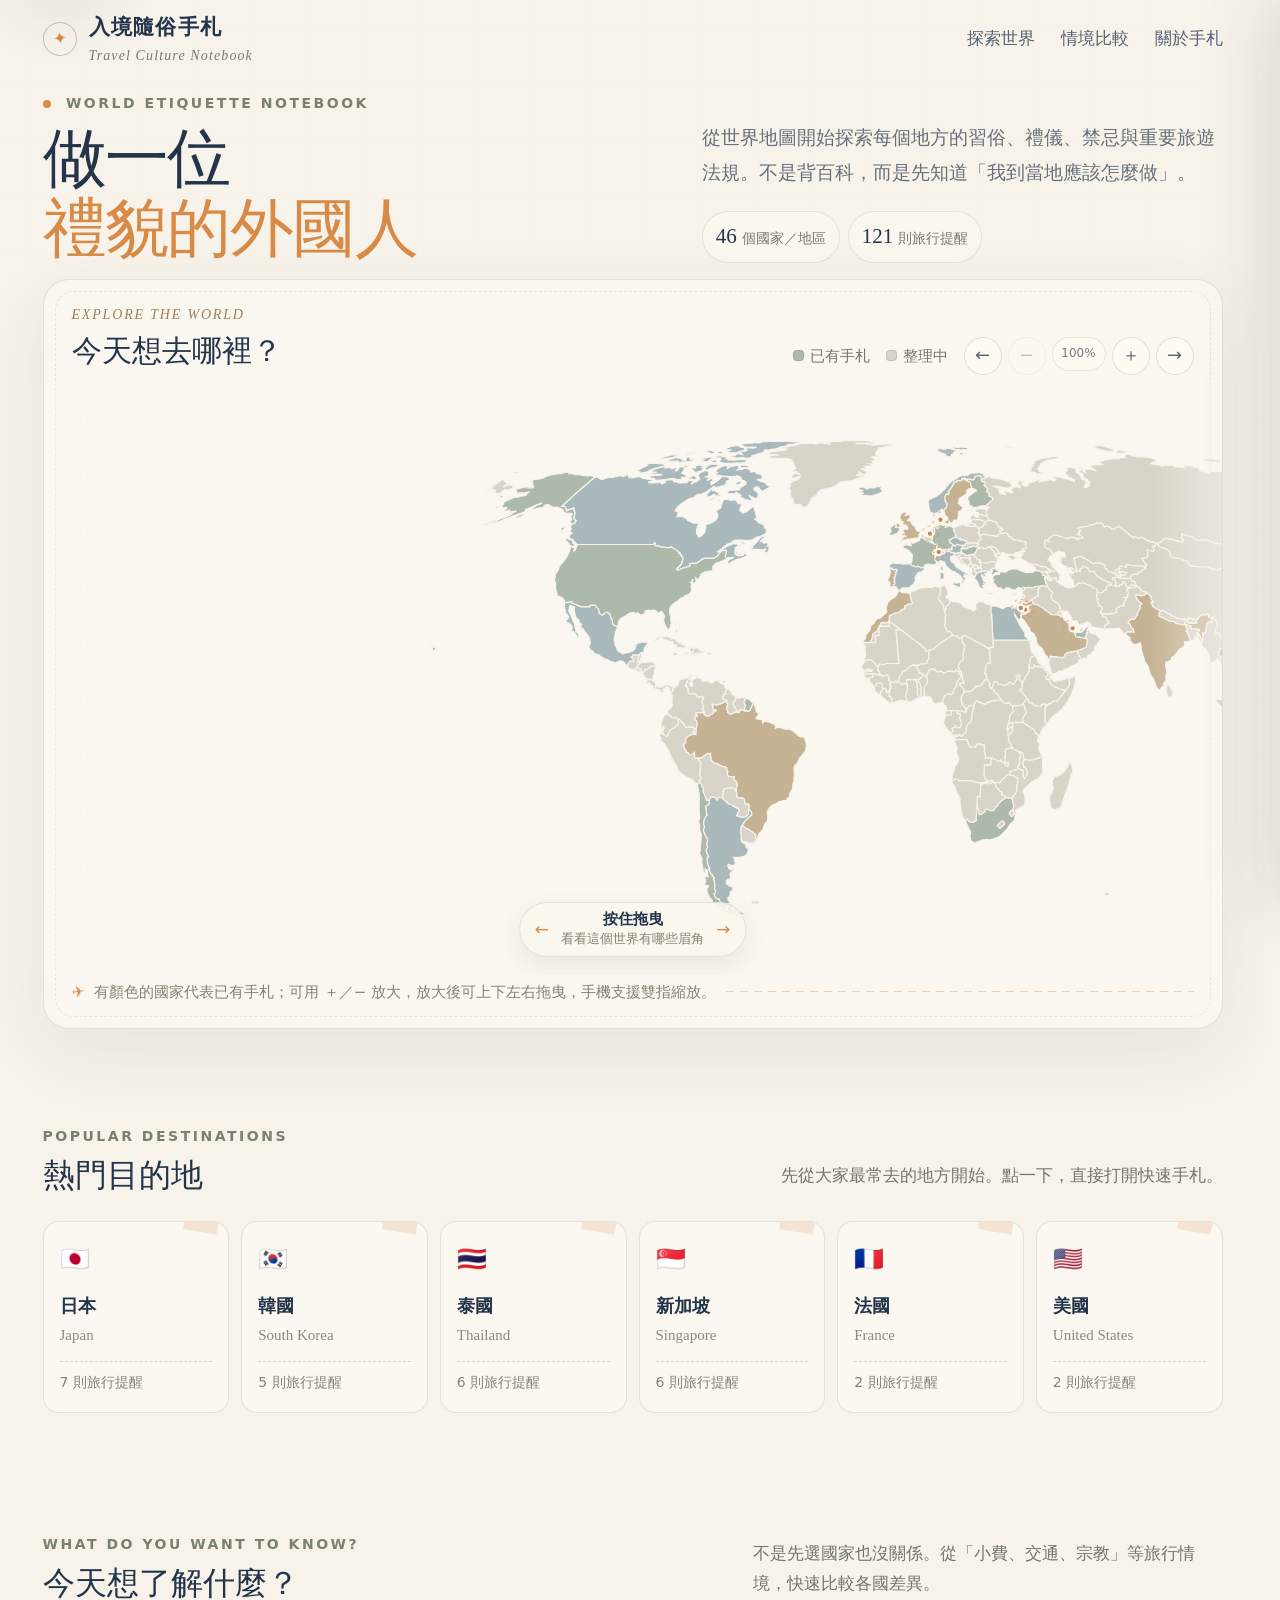
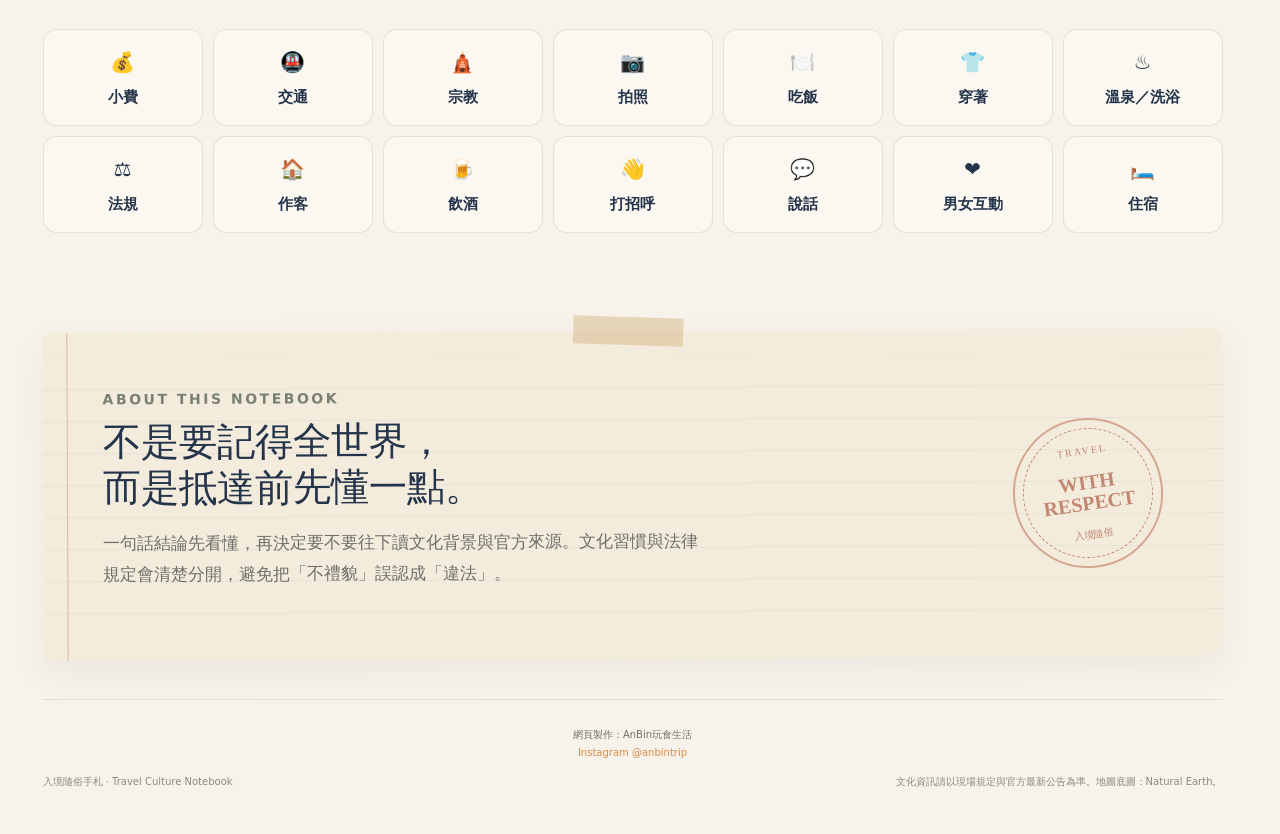
==== commit e0775ee7: "Add files via upload" ====
--- a/index.html
+++ b/index.html
@@ -176,8 +176,14 @@
   <button class="drawer-scrim" id="drawer-scrim" aria-label="關閉快速手札" hidden></button>
 
   <footer class="site-footer shell">
-    <span>入境隨俗手札 · Travel Culture Notebook</span>
-    <span>文化資訊請以現場規定與官方最新公告為準。地圖底圖：Natural Earth。</span>
+    <div class="site-footer-brand">
+      <div>網頁製作：AnBin玩食生活</div>
+      <div><a href="https://www.instagram.com/anbintrip/" target="_blank" rel="noopener noreferrer">Instagram @anbintrip</a></div>
+    </div>
+    <div class="site-footer-meta">
+      <span>入境隨俗手札 · Travel Culture Notebook</span>
+      <span>文化資訊請以現場規定與官方最新公告為準。地圖底圖：Natural Earth。</span>
+    </div>
   </footer>
 
   <noscript><div class="noscript-note">這個網站需要啟用 JavaScript 才能使用互動世界地圖與國家手札。</div></noscript>
--- a/styles.css
+++ b/styles.css
@@ -27,11 +27,11 @@
 .map-loading,.map-error{position:absolute;inset:0;display:grid;place-content:center;text-align:center;gap:10px;color:#8a8274;background:linear-gradient(180deg,rgba(251,248,241,.3),rgba(251,248,241,.75));z-index:2}.map-error strong{color:var(--ink)}.map-error span{font-size:12px}.spinner{width:26px;height:26px;border-radius:50%;border:2px solid rgba(216,138,71,.18);border-top-color:var(--orange);animation:spin 1s linear infinite;margin:auto}@keyframes spin{to{transform:rotate(360deg)}}.country-tooltip{position:absolute;z-index:8;min-width:210px;background:#fffaf1;border:1px solid rgba(59,63,67,.14);border-radius:15px;padding:14px 16px;box-shadow:0 14px 36px rgba(40,44,49,.15);pointer-events:none;transform:translate(12px,12px)}.tooltip-title{display:flex;align-items:center;gap:8px;margin-bottom:7px}.tooltip-title .flag{font-size:22px}.tooltip-title strong{display:block;font-size:14px}.tooltip-title small{display:block;color:#8a8174;font-family:Georgia,serif;font-size:11px}.tooltip-count{font-size:12px;color:#626a74;margin-bottom:7px}.level-row{display:flex;gap:9px;font-size:11px}.tooltip-cta{display:block;margin-top:8px;padding-top:8px;border-top:1px dashed #ddd3c3;color:var(--orange);font-size:11px;font-weight:700}.tooltip-empty{color:#948f86;font-size:12px}.drag-hint{position:absolute;left:50%;bottom:18px;transform:translateX(-50%);display:flex;align-items:center;gap:12px;background:rgba(250,247,239,.9);border:1px solid rgba(67,65,61,.12);border-radius:999px;padding:8px 15px;box-shadow:0 8px 24px rgba(55,56,58,.08);z-index:5;transition:opacity .45s ease,transform .45s ease}.drag-hint.is-hidden{opacity:0;transform:translate(-50%,8px);pointer-events:none}.drag-hint>span{color:var(--orange)}.drag-hint div{line-height:1.15;text-align:center}.drag-hint strong{font-size:11px;display:block}.drag-hint small{font-size:9px;color:#888176}.map-footer-note{padding:5px 28px 24px;display:flex;align-items:center;gap:10px;color:#8a8174;font-size:11px}.tiny-plane{color:var(--orange);transform:rotate(-8deg)}.route-line{height:1px;flex:1;background:repeating-linear-gradient(90deg,rgba(216,138,71,.35) 0 8px,transparent 8px 14px)}
 .section{padding:68px 0}.section-heading{display:flex;justify-content:space-between;align-items:end;gap:40px;margin-bottom:26px}.section-heading h2,.notebook-copy h2{font-family:Georgia,"Noto Serif TC",serif;font-weight:500;font-size:clamp(28px,3vw,42px);line-height:1.18;margin:0}.section-heading>p{max-width:470px;color:#73766f;font-size:13px;margin:0 0 4px}.destination-strip{display:grid;grid-template-columns:repeat(6,1fr);gap:12px}.destination-card{background:#fbf8f1;border:1px solid rgba(60,63,66,.12);border-radius:16px;padding:18px 16px;text-align:left;cursor:pointer;color:inherit;transition:transform .18s ease,box-shadow .18s ease,border-color .18s ease;position:relative;overflow:hidden}.destination-card:hover{transform:translateY(-4px) rotate(-.4deg);box-shadow:0 12px 28px rgba(43,48,52,.09);border-color:rgba(216,138,71,.45)}.destination-card .flag{font-size:24px;display:block;margin-bottom:14px}.destination-card strong{display:block;font-size:14px}.destination-card small{color:#8e877b;font-family:Georgia,serif}.destination-card .count{margin-top:13px;padding-top:9px;border-top:1px dashed #ddd2c1;font-size:10px;color:#8a8175}.destination-card:after{content:"";width:34px;height:14px;position:absolute;right:10px;top:-4px;background:rgba(216,138,71,.18);transform:rotate(10deg)}
 .themes-section{padding-top:52px}.theme-grid{display:grid;grid-template-columns:repeat(7,1fr);gap:10px}.theme-chip{border:1px solid rgba(56,61,65,.12);background:#fbf8f1;border-radius:14px;padding:16px 10px;cursor:pointer;color:var(--ink);display:grid;gap:7px;place-items:center;transition:.18s ease}.theme-chip:hover,.theme-chip.is-active{border-color:rgba(216,138,71,.5);background:#fffaf1;transform:translateY(-2px)}.theme-chip span{font-size:20px}.theme-chip strong{font-size:11px}.comparison-panel{margin-top:18px;background:#fdf9f0;border:1px solid rgba(63,64,63,.12);border-radius:18px;padding:22px}.comparison-head{display:flex;justify-content:space-between;align-items:center;margin-bottom:14px}.comparison-head h3{margin:0;font-family:Georgia,"Noto Serif TC",serif;font-weight:500}.comparison-list{display:grid;grid-template-columns:repeat(3,1fr);gap:10px}.comparison-item{padding:14px;background:#fffdf8;border-radius:12px;border-left:3px solid var(--orange)}.comparison-item strong{font-size:12px;display:block;margin-bottom:5px}.comparison-item p{font-size:11px;color:#6d706b;margin:0}
-.notebook-note{margin-top:30px;margin-bottom:40px;padding:55px 60px;background:#f3ebdc;border-radius:8px 8px 26px 8px;position:relative;display:flex;justify-content:space-between;align-items:center;gap:40px;box-shadow:0 12px 34px rgba(49,48,43,.06);transform:rotate(-.25deg)}.notebook-note:before{content:"";position:absolute;left:24px;top:0;bottom:0;width:1px;background:#ddb9a2}.notebook-note:after{content:"";position:absolute;left:0;right:0;top:25px;bottom:25px;background:repeating-linear-gradient(180deg,transparent 0 31px,rgba(105,123,144,.08) 31px 32px);pointer-events:none}.notebook-copy{position:relative;z-index:2;max-width:680px}.notebook-copy p:last-child{color:#6e706b;font-size:13px;max-width:600px}.notebook-tape{position:absolute;top:-14px;left:45%;width:110px;height:28px;background:rgba(215,184,137,.5);transform:rotate(2deg);z-index:3}.passport-stamp{position:relative;z-index:2;width:150px;height:150px;border:2px solid rgba(183,101,75,.5);border-radius:50%;display:grid;place-items:center;text-align:center;color:rgba(169,81,57,.65);transform:rotate(-8deg);font-family:Georgia,serif}.passport-stamp:before{content:"";position:absolute;inset:8px;border:1px dashed currentColor;border-radius:50%}.passport-stamp span{font-size:10px;letter-spacing:.2em;margin-top:16px}.passport-stamp strong{font-size:20px;line-height:1.05}.passport-stamp small{font-size:10px;margin-bottom:16px}.site-footer{padding:26px 0 44px;border-top:1px solid rgba(63,65,64,.11);display:flex;justify-content:space-between;color:#8b887f;font-size:10px}
+.notebook-note{margin-top:30px;margin-bottom:40px;padding:55px 60px;background:#f3ebdc;border-radius:8px 8px 26px 8px;position:relative;display:flex;justify-content:space-between;align-items:center;gap:40px;box-shadow:0 12px 34px rgba(49,48,43,.06);transform:rotate(-.25deg)}.notebook-note:before{content:"";position:absolute;left:24px;top:0;bottom:0;width:1px;background:#ddb9a2}.notebook-note:after{content:"";position:absolute;left:0;right:0;top:25px;bottom:25px;background:repeating-linear-gradient(180deg,transparent 0 31px,rgba(105,123,144,.08) 31px 32px);pointer-events:none}.notebook-copy{position:relative;z-index:2;max-width:680px}.notebook-copy p:last-child{color:#6e706b;font-size:13px;max-width:600px}.notebook-tape{position:absolute;top:-14px;left:45%;width:110px;height:28px;background:rgba(215,184,137,.5);transform:rotate(2deg);z-index:3}.passport-stamp{position:relative;z-index:2;width:150px;height:150px;border:2px solid rgba(183,101,75,.5);border-radius:50%;display:grid;place-items:center;text-align:center;color:rgba(169,81,57,.65);transform:rotate(-8deg);font-family:Georgia,serif}.passport-stamp:before{content:"";position:absolute;inset:8px;border:1px dashed currentColor;border-radius:50%}.passport-stamp span{font-size:10px;letter-spacing:.2em;margin-top:16px}.passport-stamp strong{font-size:20px;line-height:1.05}.passport-stamp small{font-size:10px;margin-bottom:16px}.site-footer{padding:26px 0 44px;border-top:1px solid rgba(63,65,64,.11);display:flex;flex-direction:column;align-items:center;gap:12px;text-align:center;color:#8b887f;font-size:10px}.site-footer-brand{line-height:1.8;color:#6f716d}.site-footer-brand a{color:var(--orange);text-decoration:none}.site-footer-brand a:hover{text-decoration:underline}.site-footer-meta{display:flex;justify-content:space-between;gap:24px;width:100%}
 .drawer{position:fixed;z-index:60;right:0;top:0;width:min(440px,92vw);height:100dvh;background:#fbf7ee;border-left:1px solid rgba(61,61,57,.14);box-shadow:-24px 0 70px rgba(40,43,46,.15);transform:translateX(104%);transition:transform .38s cubic-bezier(.2,.8,.2,1);overflow:auto}.drawer.is-open{transform:none}.drawer-close{position:absolute;right:20px;top:18px;width:34px;height:34px;border-radius:50%;border:1px solid rgba(45,49,53,.14);background:transparent;color:var(--ink);font-size:24px;line-height:1;cursor:pointer;z-index:2}.drawer-scrim{position:fixed;z-index:50;inset:0;border:0;background:rgba(35,45,56,.18);backdrop-filter:blur(2px)}.drawer-inner{padding:54px 30px 34px}.drawer-stamp{font-family:Georgia,serif;font-style:italic;font-size:10px;letter-spacing:.15em;color:#ae7652;margin-bottom:18px}.drawer-country{display:flex;gap:14px;align-items:center;padding-bottom:20px;border-bottom:1px dashed #d8cebd}.drawer-country .flag{font-size:38px}.drawer-country h2{margin:0;font-family:Georgia,"Noto Serif TC",serif;font-size:28px;font-weight:500}.drawer-country small{color:#92897c;font-family:Georgia,serif}.drawer-intro{margin:22px 0 13px}.drawer-intro strong{font-family:Georgia,"Noto Serif TC",serif;font-weight:500;font-size:18px}.quick-list{display:grid;gap:8px}.quick-item{display:grid;grid-template-columns:32px 1fr;gap:10px;padding:12px;background:#fffaf2;border:1px solid rgba(58,61,63,.09);border-radius:12px}.quick-item.is-law{background:#f7f3fb;border-color:rgba(115,104,155,.18)}.quick-icon{font-size:18px}.quick-item small{display:block;color:#8d8578;font-size:9px;margin-bottom:2px}.quick-item p{font-size:11px;margin:0;color:#4f5966}.drawer-empty{padding:18px;border:1px dashed #d8cebd;border-radius:12px;color:#7c7d76;font-size:12px}.drawer-actions{display:grid;gap:9px;margin-top:18px}.primary-btn,.secondary-btn{border-radius:11px;padding:12px 15px;cursor:pointer;font-size:12px}.primary-btn{background:var(--ink);color:white;border:1px solid var(--ink)}.secondary-btn{background:transparent;color:var(--ink);border:1px solid rgba(36,52,74,.22)}
 .country-page{min-height:calc(100vh - 78px);padding:36px 0 80px}.country-page-inner{width:min(940px,calc(100% - 40px));margin:auto}.back-link{border:0;background:none;color:#6d7681;padding:0;cursor:pointer;font-size:12px}.country-cover{margin-top:28px;padding:36px 38px;background:#fbf8f1;border:1px solid rgba(65,65,61,.13);border-radius:24px;display:flex;justify-content:space-between;align-items:end;gap:30px;box-shadow:var(--shadow);position:relative;overflow:hidden}.country-cover:after{content:"";position:absolute;width:180px;height:70px;background:rgba(216,138,71,.14);right:-35px;top:-20px;transform:rotate(11deg)}.country-cover .flag{font-size:54px}.country-cover h1{font-family:Georgia,"Noto Serif TC",serif;font-size:42px;font-weight:500;line-height:1;margin:12px 0 5px}.country-cover .english{font-family:Georgia,serif;color:#948b7e}.country-cover .count-badge{font-size:11px;color:#746e65}.country-main{display:grid;grid-template-columns:230px 1fr;gap:28px;margin-top:28px}.country-sidebar{position:sticky;top:24px;align-self:start}.country-sidebar h3{font-size:12px;margin-top:0}.category-nav{display:grid;gap:6px}.category-nav button{text-align:left;border:0;background:transparent;padding:7px 9px;border-radius:7px;font-size:11px;color:#626b76;cursor:pointer}.category-nav button:hover{background:#ece4d7}.country-content h2{font-family:Georgia,"Noto Serif TC",serif;font-weight:500;font-size:24px}.reminder-stack{display:grid;gap:12px}.reminder-card{background:#fbf8f1;border:1px solid rgba(55,59,62,.11);border-radius:15px;padding:17px 18px;border-left-width:4px}.reminder-card.level-green{border-left-color:var(--green)}.reminder-card.level-yellow{border-left-color:var(--yellow)}.reminder-card.level-red{border-left-color:var(--red)}.reminder-card.level-law{border-left-color:var(--law);background:#f8f5fb}.reminder-top{display:flex;justify-content:space-between;gap:15px;font-size:10px;color:#858178}.reminder-card h3{font-size:14px;line-height:1.5;margin:8px 0 7px}.reminder-advice{font-size:11px;color:#68707b;margin:0;padding-top:8px;border-top:1px dashed #ddd3c3}.country-placeholder{padding:28px;border:1px dashed #cec4b3;border-radius:14px;color:#777970;background:#fbf8f1}.country-placeholder strong{display:block;color:var(--ink);margin-bottom:5px}
 @media(max-width:900px){.nav-links{display:none}.hero-copy{grid-template-columns:1fr;gap:16px}.hero h1 br{display:none}.map-toolbar{align-items:flex-start}.legend{display:none}.map-track{width:185%}.destination-strip{grid-template-columns:repeat(3,1fr)}.theme-grid{grid-template-columns:repeat(4,1fr)}.notebook-note{padding:42px 34px}.passport-stamp{width:120px;height:120px}.country-main{grid-template-columns:1fr}.country-sidebar{position:static}.category-nav{display:flex;overflow:auto}.comparison-list{grid-template-columns:1fr 1fr}}
-@media(max-width:600px){.shell{width:min(100% - 24px,1180px)}.site-header{height:66px}.brand small{display:none}.hero{padding-top:10px}.hero-copy{margin-bottom:16px}.hero h1{font-size:39px}.hero-lede{font-size:13px}.map-card{border-radius:18px}.map-toolbar{padding:18px 18px 0}.map-viewport{height:450px}.map-track{width:245%;left:-10%}.map-footer-note{padding:0 18px 18px}.drag-hint{bottom:12px;padding:7px 12px}.country-tooltip{min-width:188px;max-width:220px}.section{padding:48px 0}.section-heading{display:block}.section-heading>p{margin-top:10px}.destination-strip{grid-template-columns:repeat(2,1fr)}.theme-grid{grid-template-columns:repeat(3,1fr)}.comparison-list{grid-template-columns:1fr}.notebook-note{display:block;margin-inline:12px;padding:42px 28px}.passport-stamp{margin:28px 0 0 auto}.site-footer{display:block;line-height:1.9}.country-page-inner{width:calc(100% - 24px)}.country-cover{padding:26px 22px;display:block}.country-cover .count-badge{margin-top:18px;display:block}.country-content h2{font-size:21px}}
+@media(max-width:600px){.shell{width:min(100% - 24px,1180px)}.site-header{height:66px}.brand small{display:none}.hero{padding-top:10px}.hero-copy{margin-bottom:16px}.hero h1{font-size:39px}.hero-lede{font-size:13px}.map-card{border-radius:18px}.map-toolbar{padding:18px 18px 0}.map-viewport{height:450px}.map-track{width:245%;left:-10%}.map-footer-note{padding:0 18px 18px}.drag-hint{bottom:12px;padding:7px 12px}.country-tooltip{min-width:188px;max-width:220px}.section{padding:48px 0}.section-heading{display:block}.section-heading>p{margin-top:10px}.destination-strip{grid-template-columns:repeat(2,1fr)}.theme-grid{grid-template-columns:repeat(3,1fr)}.comparison-list{grid-template-columns:1fr}.notebook-note{display:block;margin-inline:12px;padding:42px 28px}.passport-stamp{margin:28px 0 0 auto}.site-footer{display:flex;line-height:1.9}.site-footer-meta{display:block;width:100%}.country-page-inner{width:calc(100% - 24px)}.country-cover{padding:26px 22px;display:block}.country-cover .count-badge{margin-top:18px;display:block}.country-content h2{font-size:21px}}
 
 /* V2 content layer */
 .snapshot-pill{display:inline-flex;align-items:center;width:max-content;margin-top:8px;padding:4px 9px;border:1px solid rgba(132,127,118,.18);border-radius:999px;background:#eee9df;color:#8a847a;font-size:9px;font-weight:700;letter-spacing:.03em}.snapshot-pill.is-ready{background:#edf3ea;border-color:rgba(95,141,113,.24);color:#587863}.drawer-intro{display:flex;align-items:center;justify-content:space-between;gap:12px}.drawer-intro .snapshot-pill{margin-top:0;flex:0 0 auto}.country-cover-meta{display:grid;justify-items:end;gap:4px;position:relative;z-index:2}.content-order-note{margin:-6px 0 18px;color:#7b7c77;font-size:11px}.sidebar-note{margin:15px 8px 0;padding-top:12px;border-top:1px dashed #d9d0c2;color:#89847b;font-size:10px;line-height:1.7}.reminder-card.is-law-card{box-shadow:inset 0 0 0 1px rgba(115,104,155,.06)}.reminder-detail{margin-top:12px;border-top:1px dashed #d8cfbf;padding-top:10px}.reminder-detail summary{cursor:pointer;color:#6f6a81;font-size:10px;font-weight:700;list-style:none}.reminder-detail summary::-webkit-details-marker{display:none}.reminder-detail summary:before{content:"＋";display:inline-block;width:18px;color:var(--orange)}.reminder-detail[open] summary:before{content:"−"}.reminder-detail p{margin:10px 0 0;color:#626a72;font-size:11px;line-height:1.8}.source-row{display:flex;justify-content:space-between;gap:16px;align-items:flex-end;margin-top:12px;padding-top:10px;border-top:1px solid rgba(74,72,68,.08);font-size:9px}.source-row a{color:#6d628d;text-decoration:none;max-width:76%}.source-row a:hover{text-decoration:underline}.source-row span{color:#9a9388;white-space:nowrap}.comparison-button{width:100%;text-align:left;cursor:pointer;color:inherit;font:inherit}.comparison-button:hover{transform:translateY(-2px);box-shadow:0 9px 22px rgba(45,48,50,.07)}
